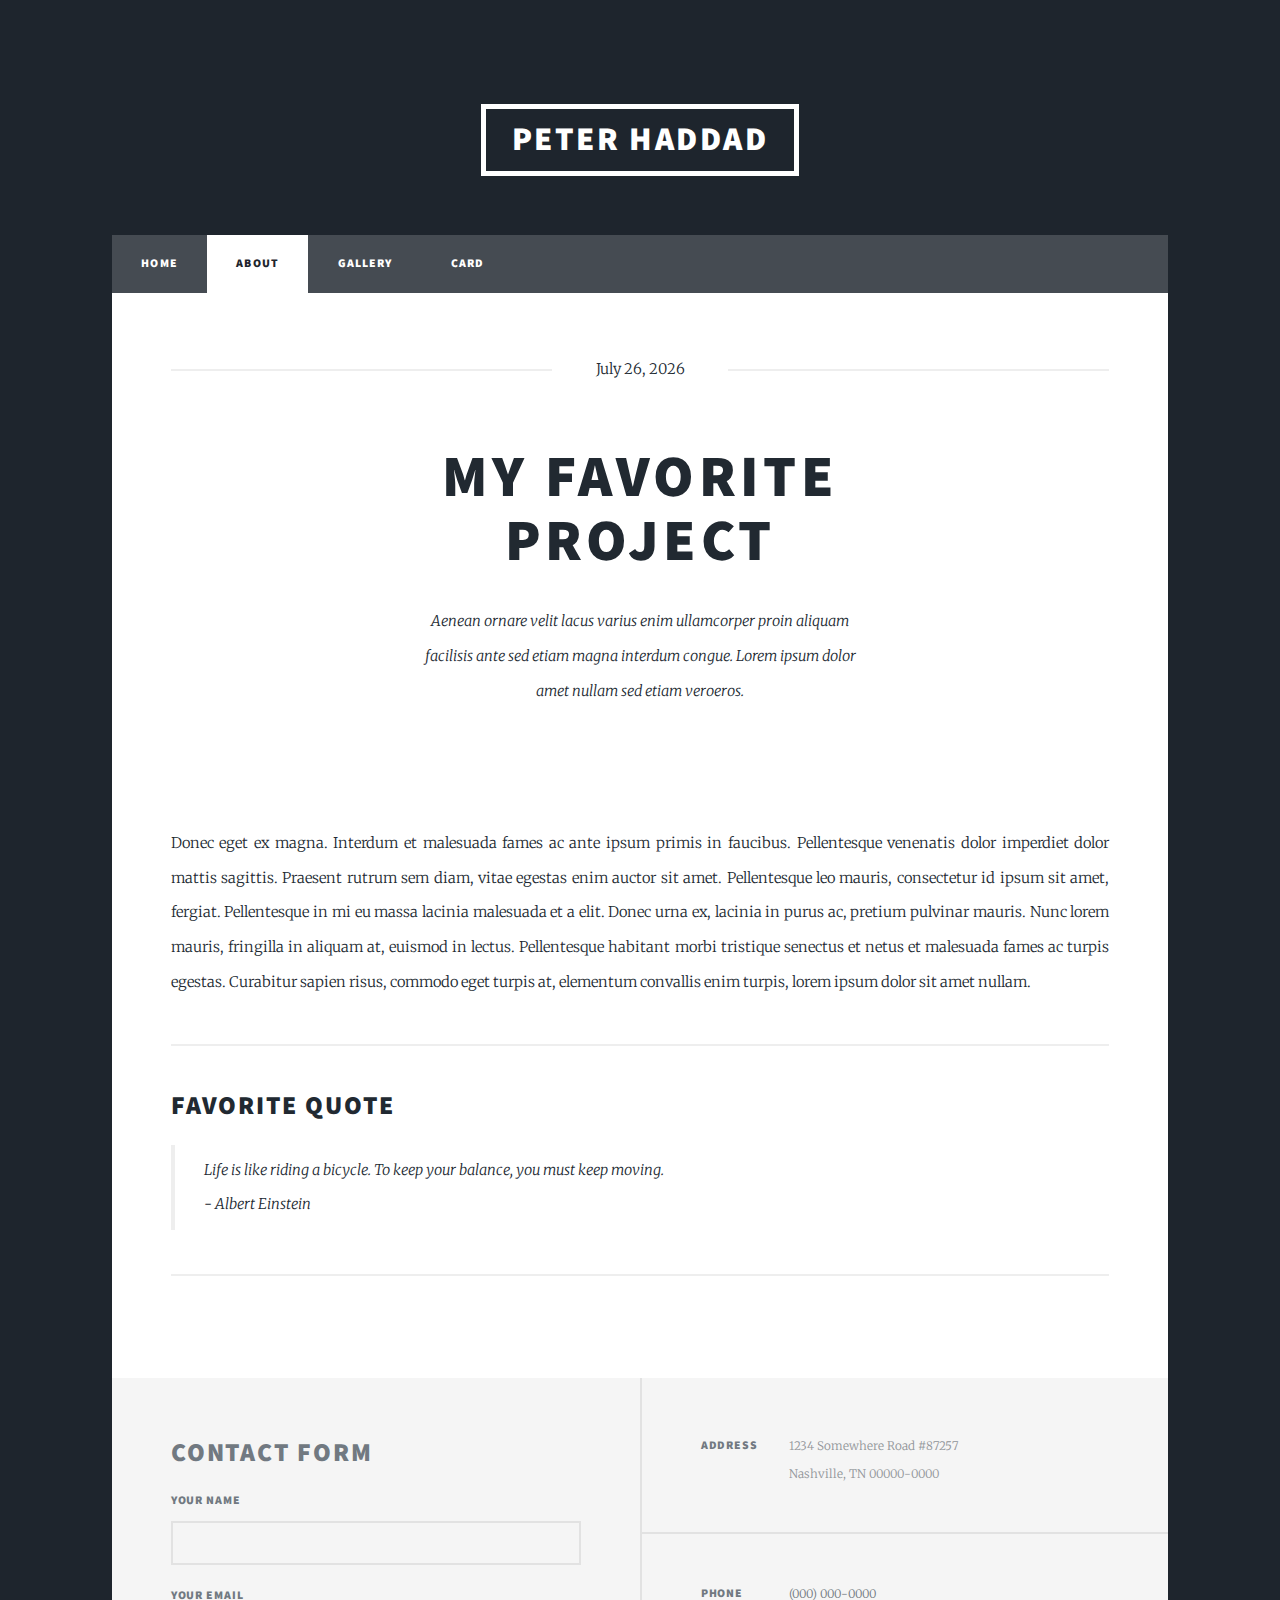
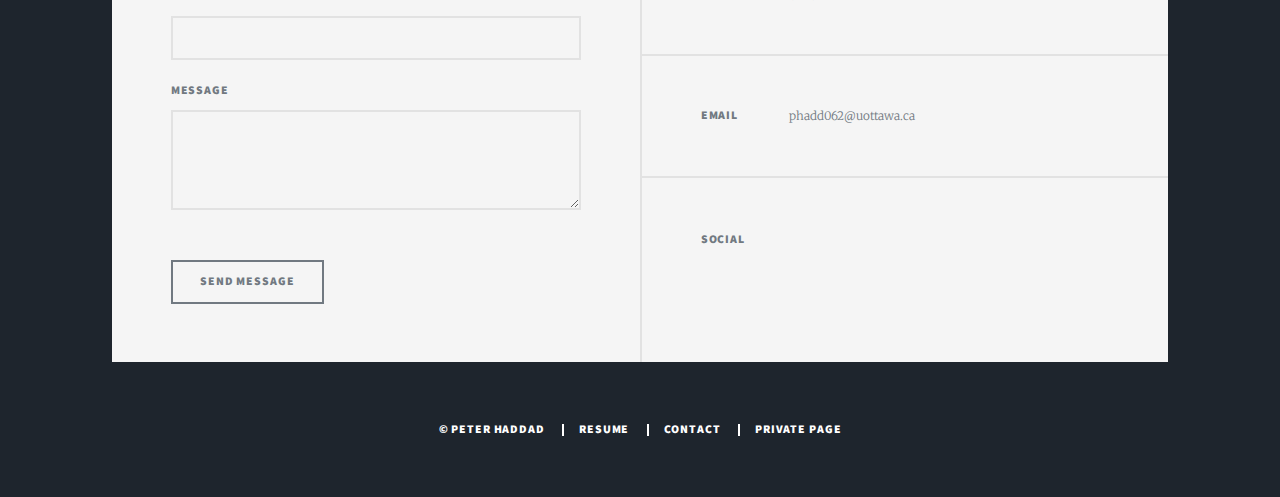
==== about.html @ cc0efbd5 "update" ====
<!DOCTYPE HTML>
<html>
	<head>
		<title>Peter Haddad</title>
		<meta charset="utf-8" />
		<meta name="viewport" content="width=device-width, initial-scale=1, user-scalable=no" />
		<link rel="stylesheet" href="assets/css/main.css" />
		<noscript><link rel="stylesheet" href="assets/css/noscript.css" /></noscript>
		<link rel = "shortcut icon" href = "images/favicon.ico" type="image/x-icon"/>
	</head>

	
	<body class="is-loading">

		<!-- Wrapper -->
			<div id="wrapper">

				<!-- Header -->
					<header id="header">
						<a href="index.html" class="logo">Peter Haddad</a>
					</header>

				<!-- Nav -->
					<nav id="nav">
						<ul class="links">
							<li><a href="index.html">Home</a></li>
							<li class="active"><a href="about.html">About</a></li>
							<li><a href="gallery.html">Gallery</a></li>
							<li><a href="card.html">Card</a></li>
						</ul>
						<ul class="icons">
							<li><a href="https://www.facebook.com/peterhaddad1998/" target="_blank" class="icon fa-facebook"><span class="label">Twitter</span></a></li>
							<li><a href="https://www.instagram.com/peterhaddad98/" target="_blank" class="icon fa-instagram"><span class="label">Instagram</span></a></li>
							<li><a href="mailto:phadd062@uottawa.ca" class="icon fa-envelope-o"><span class="label">Email</span></a></li>
						</ul>
					</nav>

				<!-- Main -->
					<div id="main">

						<!-- Post -->
							<section class="post">
								<header class="major">
									<span class="date">
									<script>
										/*Date.prototype.getMonthName = function()
										{
    										var monthNames = [ "January", "February", "March", "April", "May", "June", 
    										                   "July", "August", "September", "October", "November", "December" ];
    										return monthNames[this.getMonth()];
										}
										*/
										Date.prototype.getFormatDate = function()
										{
    										var monthNames = [ "January", "February", "March", "April", "May", "June", 
    										                   "July", "August", "September", "October", "November", "December" ];
    										return monthNames[this.getMonth()] + ' ' + this.getDate() + ', ' + this.getFullYear();
										}

										//document.write(new Date().getMonthName());
										document.write(new Date().getFormatDate());
									</script>
									</span>
									<h2><a>My Favorite<br />
									Project</a></h2>
									<p>Aenean ornare velit lacus varius enim ullamcorper proin aliquam<br />
									facilisis ante sed etiam magna interdum congue. Lorem ipsum dolor<br />
									amet nullam sed etiam veroeros.</p>
								</header>
								<div class="image main"><img src="images/pic01.jpg" alt="" /></div>
								<p>Donec eget ex magna. Interdum et malesuada fames ac ante ipsum primis in faucibus. Pellentesque venenatis dolor imperdiet dolor mattis sagittis. Praesent rutrum sem diam, vitae egestas enim auctor sit amet. Pellentesque leo mauris, consectetur id ipsum sit amet, fergiat. Pellentesque in mi eu massa lacinia malesuada et a elit. Donec urna ex, lacinia in purus ac, pretium pulvinar mauris. Nunc lorem mauris, fringilla in aliquam at, euismod in lectus. Pellentesque habitant morbi tristique senectus et netus et malesuada fames ac turpis egestas. Curabitur sapien risus, commodo eget turpis at, elementum convallis enim turpis, lorem ipsum dolor sit amet nullam.</p>

									<hr />
										<!-- Blockquote -->
										<h2>Favorite Quote</h2>
										<blockquote>Life is like riding a bicycle. To keep your balance, you must keep moving.<br />
										- Albert Einstein</blockquote>
									<hr />
							</section>
					</div>


		<!-- Footer -->
		<footer id="footer">
			<section>

				<h2><a>Contact Form</a></h2>

				<form id="contact_form" role="form" action="https://formspree.io/peterhaddad98@gmail.com" method="post">
					  <input type="hidden" name="_next" value="https://peterhaddad98.github.io/peter/contact/success.html">
					  <input type="text" name="_format" value="plain" style="display:none">
					  <div class="field">
					    <label for="name" class="required">Your Name</label>
					    <input type="text" class="form-control" id="name" name="name" required="required">
					  </div>
					  <div class="field">
					    <label for="email" class="required">Your Email</label>
					    <input type="email" class="form-control" id="email" name="email" required="required">
					  </div>
					  <div class="field">
					    <label for="message" class="required">Message</label>
					    <textarea class="form-control" id="message" style="height: 100px;" name="message" required="required"></textarea>
					  </div>
					  <div class="field" style="height: 0; overflow: hidden;">
					    <label for="antispam">Please leave this field blank (if it's not blank your message will be marked as spam!):</label>
					    <input type="text" class="form-control" id="antispam" name="_gotcha">
					  </div>
						<ul class="actions">
							<li><button type="submit" id="submit" class="btn btn-default" disabled="disabled">Send Message</button></li>
						</ul>
				</form>

				<script>
				    var submitButton = document.getElementById("submit");
				    document.addEventListener("DOMContentLoaded", function() {
				        $(submit).prop("disabled", false);
				        $("#contact_form").submit(function() {
				            $(submit).prop("disabled", true);
				            $(submit).text("Sending...");
				        });
				    });
				    window.addEventListener("pageshow", function() {
				        submit.disabled = false;
				        submit.textContent = "Send Message";
				    });
				</script>


				</section>
				<section class="split contact">
					<section class="alt">
						<h3>Address</h3>
						<p>1234 Somewhere Road #87257<br />
						Nashville, TN 00000-0000</p>
					</section>
					<section>
						<h3>Phone</h3>
						<p><a href="#">(000) 000-0000</a></p>
					</section>
					<section>
						<h3>Email</h3>
						<p><a href="mailto:phadd062@uottawa.ca">phadd062@uottawa.ca</a></p>
					</section>
					<section>
						<h3>Social</h3>
						<ul class="icons alt">
							<li><a href="https://www.facebook.com/peterhaddad1998/" target="_blank" class="icon alt fa-facebook"><span class="label">Facebook</span></a></li>
							<li><a href="https://www.instagram.com/peterhaddad98/" target="_blank" class="icon alt fa-instagram"><span class="label">Instagram</span></a></li>
						</ul>
					</section>
				</section>
		</footer>

				<!-- Copyright -->
					<div id="copyright">
						<ul>
							<li>&copy; PETER HADDAD</li>
							<li><a href="private.html">RESUME</a></li>
							<li><a href="mailto:phadd062@uottawa.ca">CONTACT</a></li>
							<li><a href="private.html">PRIVATE PAGE</a></li>
						</ul>
					</div>

			</div>

		<!-- Scripts -->
			<script src="assets/js/jquery.min.js"></script>
			<script src="assets/js/jquery.scrollex.min.js"></script>
			<script src="assets/js/jquery.scrolly.min.js"></script>
			<script src="assets/js/skel.min.js"></script>
			<script src="assets/js/util.js"></script>
			<script src="assets/js/main.js"></script>

	</body>
</html>
---- assets/css/main.css ----
@import url(font-awesome.min.css);
@import url("https://fonts.googleapis.com/css?family=Merriweather:300,700,300italic,700italic|Source+Sans+Pro:900");

/*
=======================================================
COPYRIGHT NOTICE
=======================================================
The website design is based on MASSIVELY designed by
AJ of www.html5up.net, which has been
released under the Creative Commons 3.0 license.
=======================================================
I modified the design substantially to my own purposes.
=======================================================
*/


/* Reset */

	html, body, div, span, applet, object, iframe, h1, h2, h3, h4, h5, h6, p, blockquote, pre, a, abbr, acronym, address, big, cite, code, del, dfn, em, img, ins, kbd, q, s, samp, small, strike, strong, sub, sup, tt, var, b, u, i, center, dl, dt, dd, ol, ul, li, fieldset, form, label, legend, table, caption, tbody, tfoot, thead, tr, th, td, article, aside, canvas, details, embed, figure, figcaption, footer, header, hgroup, menu, nav, output, ruby, section, summary, time, mark, audio, video {
		margin: 0;
		padding: 0;
		border: 0;
		font-size: 100%;
		font: inherit;
		vertical-align: baseline;
	}

	article, aside, details, figcaption, figure, footer, header, hgroup, menu, nav, section {
		display: block;
	}

	body {
		line-height: 1;
	}

	ol, ul {
		list-style: none;
	}

	blockquote, q {
		quotes: none;
	}

	blockquote:before, blockquote:after, q:before, q:after {
		content: '';
		content: none;
	}

	table {
		border-collapse: collapse;
		border-spacing: 0;
	}

	body {
		-webkit-text-size-adjust: none;
	}

/* Box Model */

	*, *:before, *:after {
		-moz-box-sizing: border-box;
		-webkit-box-sizing: border-box;
		box-sizing: border-box;
	}

/* Grid */

	.row {
		border-bottom: solid 1px transparent;
		-moz-box-sizing: border-box;
		-webkit-box-sizing: border-box;
		box-sizing: border-box;
	}

	.row > * {
		float: left;
		-moz-box-sizing: border-box;
		-webkit-box-sizing: border-box;
		box-sizing: border-box;
	}

	.row:after, .row:before {
		content: '';
		display: block;
		clear: both;
		height: 0;
	}

	.row.uniform > * > :first-child {
		margin-top: 0;
	}

	.row.uniform > * > :last-child {
		margin-bottom: 0;
	}

	.row.\30 \25 > * {
		padding: 0 0 0 0rem;
	}

	.row.\30 \25 {
		margin: 0 0 -1px 0rem;
	}

	.row.uniform.\30 \25 > * {
		padding: 0rem 0 0 0rem;
	}

	.row.uniform.\30 \25 {
		margin: 0rem 0 -1px 0rem;
	}

	.row > * {
		padding: 0 0 0 1.5rem;
	}

	.row {
		margin: 0 0 -1px -1.5rem;
	}

	.row.uniform > * {
		padding: 1.5rem 0 0 1.5rem;
	}

	.row.uniform {
		margin: -1.5rem 0 -1px -1.5rem;
	}

	.row.\32 00\25 > * {
		padding: 0 0 0 3rem;
	}

	.row.\32 00\25 {
		margin: 0 0 -1px -3rem;
	}

	.row.uniform.\32 00\25 > * {
		padding: 3rem 0 0 3rem;
	}

	.row.uniform.\32 00\25 {
		margin: -3rem 0 -1px -3rem;
	}

	.row.\31 50\25 > * {
		padding: 0 0 0 2.25rem;
	}

	.row.\31 50\25 {
		margin: 0 0 -1px -2.25rem;
	}

	.row.uniform.\31 50\25 > * {
		padding: 2.25rem 0 0 2.25rem;
	}

	.row.uniform.\31 50\25 {
		margin: -2.25rem 0 -1px -2.25rem;
	}

	.row.\35 0\25 > * {
		padding: 0 0 0 0.75rem;
	}

	.row.\35 0\25 {
		margin: 0 0 -1px -0.75rem;
	}

	.row.uniform.\35 0\25 > * {
		padding: 0.75rem 0 0 0.75rem;
	}

	.row.uniform.\35 0\25 {
		margin: -0.75rem 0 -1px -0.75rem;
	}

	.row.\32 5\25 > * {
		padding: 0 0 0 0.375rem;
	}

	.row.\32 5\25 {
		margin: 0 0 -1px -0.375rem;
	}

	.row.uniform.\32 5\25 > * {
		padding: 0.375rem 0 0 0.375rem;
	}

	.row.uniform.\32 5\25 {
		margin: -0.375rem 0 -1px -0.375rem;
	}

	.\31 2u, .\31 2u\24 {
		width: 100%;
		clear: none;
		margin-left: 0;
	}

	.\31 1u, .\31 1u\24 {
		width: 91.6666666667%;
		clear: none;
		margin-left: 0;
	}

	.\31 0u, .\31 0u\24 {
		width: 83.3333333333%;
		clear: none;
		margin-left: 0;
	}

	.\39 u, .\39 u\24 {
		width: 75%;
		clear: none;
		margin-left: 0;
	}

	.\38 u, .\38 u\24 {
		width: 66.6666666667%;
		clear: none;
		margin-left: 0;
	}

	.\37 u, .\37 u\24 {
		width: 58.3333333333%;
		clear: none;
		margin-left: 0;
	}

	.\36 u, .\36 u\24 {
		width: 50%;
		clear: none;
		margin-left: 0;
	}

	.\35 u, .\35 u\24 {
		width: 41.6666666667%;
		clear: none;
		margin-left: 0;
	}

	.\34 u, .\34 u\24 {
		width: 33.3333333333%;
		clear: none;
		margin-left: 0;
	}

	.\33 u, .\33 u\24 {
		width: 25%;
		clear: none;
		margin-left: 0;
	}

	.\32 u, .\32 u\24 {
		width: 16.6666666667%;
		clear: none;
		margin-left: 0;
	}

	.\31 u, .\31 u\24 {
		width: 8.3333333333%;
		clear: none;
		margin-left: 0;
	}

	.\31 2u\24 + *,
	.\31 1u\24 + *,
	.\31 0u\24 + *,
	.\39 u\24 + *,
	.\38 u\24 + *,
	.\37 u\24 + *,
	.\36 u\24 + *,
	.\35 u\24 + *,
	.\34 u\24 + *,
	.\33 u\24 + *,
	.\32 u\24 + *,
	.\31 u\24 + * {
		clear: left;
	}

	.\-11u {
		margin-left: 91.66667%;
	}

	.\-10u {
		margin-left: 83.33333%;
	}

	.\-9u {
		margin-left: 75%;
	}

	.\-8u {
		margin-left: 66.66667%;
	}

	.\-7u {
		margin-left: 58.33333%;
	}

	.\-6u {
		margin-left: 50%;
	}

	.\-5u {
		margin-left: 41.66667%;
	}

	.\-4u {
		margin-left: 33.33333%;
	}

	.\-3u {
		margin-left: 25%;
	}

	.\-2u {
		margin-left: 16.66667%;
	}

	.\-1u {
		margin-left: 8.33333%;
	}

	@media screen and (max-width: 1680px) {

		.row > * {
			padding: 0 0 0 1.5rem;
		}

		.row {
			margin: 0 0 -1px -1.5rem;
		}

		.row.uniform > * {
			padding: 1.5rem 0 0 1.5rem;
		}

		.row.uniform {
			margin: -1.5rem 0 -1px -1.5rem;
		}

		.row.\32 00\25 > * {
			padding: 0 0 0 3rem;
		}

		.row.\32 00\25 {
			margin: 0 0 -1px -3rem;
		}

		.row.uniform.\32 00\25 > * {
			padding: 3rem 0 0 3rem;
		}

		.row.uniform.\32 00\25 {
			margin: -3rem 0 -1px -3rem;
		}

		.row.\31 50\25 > * {
			padding: 0 0 0 2.25rem;
		}

		.row.\31 50\25 {
			margin: 0 0 -1px -2.25rem;
		}

		.row.uniform.\31 50\25 > * {
			padding: 2.25rem 0 0 2.25rem;
		}

		.row.uniform.\31 50\25 {
			margin: -2.25rem 0 -1px -2.25rem;
		}

		.row.\35 0\25 > * {
			padding: 0 0 0 0.75rem;
		}

		.row.\35 0\25 {
			margin: 0 0 -1px -0.75rem;
		}

		.row.uniform.\35 0\25 > * {
			padding: 0.75rem 0 0 0.75rem;
		}

		.row.uniform.\35 0\25 {
			margin: -0.75rem 0 -1px -0.75rem;
		}

		.row.\32 5\25 > * {
			padding: 0 0 0 0.375rem;
		}

		.row.\32 5\25 {
			margin: 0 0 -1px -0.375rem;
		}

		.row.uniform.\32 5\25 > * {
			padding: 0.375rem 0 0 0.375rem;
		}

		.row.uniform.\32 5\25 {
			margin: -0.375rem 0 -1px -0.375rem;
		}

		.\31 2u\28xlarge\29, .\31 2u\24\28xlarge\29 {
			width: 100%;
			clear: none;
			margin-left: 0;
		}

		.\31 1u\28xlarge\29, .\31 1u\24\28xlarge\29 {
			width: 91.6666666667%;
			clear: none;
			margin-left: 0;
		}

		.\31 0u\28xlarge\29, .\31 0u\24\28xlarge\29 {
			width: 83.3333333333%;
			clear: none;
			margin-left: 0;
		}

		.\39 u\28xlarge\29, .\39 u\24\28xlarge\29 {
			width: 75%;
			clear: none;
			margin-left: 0;
		}

		.\38 u\28xlarge\29, .\38 u\24\28xlarge\29 {
			width: 66.6666666667%;
			clear: none;
			margin-left: 0;
		}

		.\37 u\28xlarge\29, .\37 u\24\28xlarge\29 {
			width: 58.3333333333%;
			clear: none;
			margin-left: 0;
		}

		.\36 u\28xlarge\29, .\36 u\24\28xlarge\29 {
			width: 50%;
			clear: none;
			margin-left: 0;
		}

		.\35 u\28xlarge\29, .\35 u\24\28xlarge\29 {
			width: 41.6666666667%;
			clear: none;
			margin-left: 0;
		}

		.\34 u\28xlarge\29, .\34 u\24\28xlarge\29 {
			width: 33.3333333333%;
			clear: none;
			margin-left: 0;
		}

		.\33 u\28xlarge\29, .\33 u\24\28xlarge\29 {
			width: 25%;
			clear: none;
			margin-left: 0;
		}

		.\32 u\28xlarge\29, .\32 u\24\28xlarge\29 {
			width: 16.6666666667%;
			clear: none;
			margin-left: 0;
		}

		.\31 u\28xlarge\29, .\31 u\24\28xlarge\29 {
			width: 8.3333333333%;
			clear: none;
			margin-left: 0;
		}

		.\31 2u\24\28xlarge\29 + *,
		.\31 1u\24\28xlarge\29 + *,
		.\31 0u\24\28xlarge\29 + *,
		.\39 u\24\28xlarge\29 + *,
		.\38 u\24\28xlarge\29 + *,
		.\37 u\24\28xlarge\29 + *,
		.\36 u\24\28xlarge\29 + *,
		.\35 u\24\28xlarge\29 + *,
		.\34 u\24\28xlarge\29 + *,
		.\33 u\24\28xlarge\29 + *,
		.\32 u\24\28xlarge\29 + *,
		.\31 u\24\28xlarge\29 + * {
			clear: left;
		}

		.\-11u\28xlarge\29 {
			margin-left: 91.66667%;
		}

		.\-10u\28xlarge\29 {
			margin-left: 83.33333%;
		}

		.\-9u\28xlarge\29 {
			margin-left: 75%;
		}

		.\-8u\28xlarge\29 {
			margin-left: 66.66667%;
		}

		.\-7u\28xlarge\29 {
			margin-left: 58.33333%;
		}

		.\-6u\28xlarge\29 {
			margin-left: 50%;
		}

		.\-5u\28xlarge\29 {
			margin-left: 41.66667%;
		}

		.\-4u\28xlarge\29 {
			margin-left: 33.33333%;
		}

		.\-3u\28xlarge\29 {
			margin-left: 25%;
		}

		.\-2u\28xlarge\29 {
			margin-left: 16.66667%;
		}

		.\-1u\28xlarge\29 {
			margin-left: 8.33333%;
		}

	}

	@media screen and (max-width: 1280px) {

		.row > * {
			padding: 0 0 0 1.5rem;
		}

		.row {
			margin: 0 0 -1px -1.5rem;
		}

		.row.uniform > * {
			padding: 1.5rem 0 0 1.5rem;
		}

		.row.uniform {
			margin: -1.5rem 0 -1px -1.5rem;
		}

		.row.\32 00\25 > * {
			padding: 0 0 0 3rem;
		}

		.row.\32 00\25 {
			margin: 0 0 -1px -3rem;
		}

		.row.uniform.\32 00\25 > * {
			padding: 3rem 0 0 3rem;
		}

		.row.uniform.\32 00\25 {
			margin: -3rem 0 -1px -3rem;
		}

		.row.\31 50\25 > * {
			padding: 0 0 0 2.25rem;
		}

		.row.\31 50\25 {
			margin: 0 0 -1px -2.25rem;
		}

		.row.uniform.\31 50\25 > * {
			padding: 2.25rem 0 0 2.25rem;
		}

		.row.uniform.\31 50\25 {
			margin: -2.25rem 0 -1px -2.25rem;
		}

		.row.\35 0\25 > * {
			padding: 0 0 0 0.75rem;
		}

		.row.\35 0\25 {
			margin: 0 0 -1px -0.75rem;
		}

		.row.uniform.\35 0\25 > * {
			padding: 0.75rem 0 0 0.75rem;
		}

		.row.uniform.\35 0\25 {
			margin: -0.75rem 0 -1px -0.75rem;
		}

		.row.\32 5\25 > * {
			padding: 0 0 0 0.375rem;
		}

		.row.\32 5\25 {
			margin: 0 0 -1px -0.375rem;
		}

		.row.uniform.\32 5\25 > * {
			padding: 0.375rem 0 0 0.375rem;
		}

		.row.uniform.\32 5\25 {
			margin: -0.375rem 0 -1px -0.375rem;
		}

		.\31 2u\28large\29, .\31 2u\24\28large\29 {
			width: 100%;
			clear: none;
			margin-left: 0;
		}

		.\31 1u\28large\29, .\31 1u\24\28large\29 {
			width: 91.6666666667%;
			clear: none;
			margin-left: 0;
		}

		.\31 0u\28large\29, .\31 0u\24\28large\29 {
			width: 83.3333333333%;
			clear: none;
			margin-left: 0;
		}

		.\39 u\28large\29, .\39 u\24\28large\29 {
			width: 75%;
			clear: none;
			margin-left: 0;
		}

		.\38 u\28large\29, .\38 u\24\28large\29 {
			width: 66.6666666667%;
			clear: none;
			margin-left: 0;
		}

		.\37 u\28large\29, .\37 u\24\28large\29 {
			width: 58.3333333333%;
			clear: none;
			margin-left: 0;
		}

		.\36 u\28large\29, .\36 u\24\28large\29 {
			width: 50%;
			clear: none;
			margin-left: 0;
		}

		.\35 u\28large\29, .\35 u\24\28large\29 {
			width: 41.6666666667%;
			clear: none;
			margin-left: 0;
		}

		.\34 u\28large\29, .\34 u\24\28large\29 {
			width: 33.3333333333%;
			clear: none;
			margin-left: 0;
		}

		.\33 u\28large\29, .\33 u\24\28large\29 {
			width: 25%;
			clear: none;
			margin-left: 0;
		}

		.\32 u\28large\29, .\32 u\24\28large\29 {
			width: 16.6666666667%;
			clear: none;
			margin-left: 0;
		}

		.\31 u\28large\29, .\31 u\24\28large\29 {
			width: 8.3333333333%;
			clear: none;
			margin-left: 0;
		}

		.\31 2u\24\28large\29 + *,
		.\31 1u\24\28large\29 + *,
		.\31 0u\24\28large\29 + *,
		.\39 u\24\28large\29 + *,
		.\38 u\24\28large\29 + *,
		.\37 u\24\28large\29 + *,
		.\36 u\24\28large\29 + *,
		.\35 u\24\28large\29 + *,
		.\34 u\24\28large\29 + *,
		.\33 u\24\28large\29 + *,
		.\32 u\24\28large\29 + *,
		.\31 u\24\28large\29 + * {
			clear: left;
		}

		.\-11u\28large\29 {
			margin-left: 91.66667%;
		}

		.\-10u\28large\29 {
			margin-left: 83.33333%;
		}

		.\-9u\28large\29 {
			margin-left: 75%;
		}

		.\-8u\28large\29 {
			margin-left: 66.66667%;
		}

		.\-7u\28large\29 {
			margin-left: 58.33333%;
		}

		.\-6u\28large\29 {
			margin-left: 50%;
		}

		.\-5u\28large\29 {
			margin-left: 41.66667%;
		}

		.\-4u\28large\29 {
			margin-left: 33.33333%;
		}

		.\-3u\28large\29 {
			margin-left: 25%;
		}

		.\-2u\28large\29 {
			margin-left: 16.66667%;
		}

		.\-1u\28large\29 {
			margin-left: 8.33333%;
		}

	}

	@media screen and (max-width: 980px) {

		.row > * {
			padding: 0 0 0 1.5rem;
		}

		.row {
			margin: 0 0 -1px -1.5rem;
		}

		.row.uniform > * {
			padding: 1.5rem 0 0 1.5rem;
		}

		.row.uniform {
			margin: -1.5rem 0 -1px -1.5rem;
		}

		.row.\32 00\25 > * {
			padding: 0 0 0 3rem;
		}

		.row.\32 00\25 {
			margin: 0 0 -1px -3rem;
		}

		.row.uniform.\32 00\25 > * {
			padding: 3rem 0 0 3rem;
		}

		.row.uniform.\32 00\25 {
			margin: -3rem 0 -1px -3rem;
		}

		.row.\31 50\25 > * {
			padding: 0 0 0 2.25rem;
		}

		.row.\31 50\25 {
			margin: 0 0 -1px -2.25rem;
		}

		.row.uniform.\31 50\25 > * {
			padding: 2.25rem 0 0 2.25rem;
		}

		.row.uniform.\31 50\25 {
			margin: -2.25rem 0 -1px -2.25rem;
		}

		.row.\35 0\25 > * {
			padding: 0 0 0 0.75rem;
		}

		.row.\35 0\25 {
			margin: 0 0 -1px -0.75rem;
		}

		.row.uniform.\35 0\25 > * {
			padding: 0.75rem 0 0 0.75rem;
		}

		.row.uniform.\35 0\25 {
			margin: -0.75rem 0 -1px -0.75rem;
		}

		.row.\32 5\25 > * {
			padding: 0 0 0 0.375rem;
		}

		.row.\32 5\25 {
			margin: 0 0 -1px -0.375rem;
		}

		.row.uniform.\32 5\25 > * {
			padding: 0.375rem 0 0 0.375rem;
		}

		.row.uniform.\32 5\25 {
			margin: -0.375rem 0 -1px -0.375rem;
		}

		.\31 2u\28medium\29, .\31 2u\24\28medium\29 {
			width: 100%;
			clear: none;
			margin-left: 0;
		}

		.\31 1u\28medium\29, .\31 1u\24\28medium\29 {
			width: 91.6666666667%;
			clear: none;
			margin-left: 0;
		}

		.\31 0u\28medium\29, .\31 0u\24\28medium\29 {
			width: 83.3333333333%;
			clear: none;
			margin-left: 0;
		}

		.\39 u\28medium\29, .\39 u\24\28medium\29 {
			width: 75%;
			clear: none;
			margin-left: 0;
		}

		.\38 u\28medium\29, .\38 u\24\28medium\29 {
			width: 66.6666666667%;
			clear: none;
			margin-left: 0;
		}

		.\37 u\28medium\29, .\37 u\24\28medium\29 {
			width: 58.3333333333%;
			clear: none;
			margin-left: 0;
		}

		.\36 u\28medium\29, .\36 u\24\28medium\29 {
			width: 50%;
			clear: none;
			margin-left: 0;
		}

		.\35 u\28medium\29, .\35 u\24\28medium\29 {
			width: 41.6666666667%;
			clear: none;
			margin-left: 0;
		}

		.\34 u\28medium\29, .\34 u\24\28medium\29 {
			width: 33.3333333333%;
			clear: none;
			margin-left: 0;
		}

		.\33 u\28medium\29, .\33 u\24\28medium\29 {
			width: 25%;
			clear: none;
			margin-left: 0;
		}

		.\32 u\28medium\29, .\32 u\24\28medium\29 {
			width: 16.6666666667%;
			clear: none;
			margin-left: 0;
		}

		.\31 u\28medium\29, .\31 u\24\28medium\29 {
			width: 8.3333333333%;
			clear: none;
			margin-left: 0;
		}

		.\31 2u\24\28medium\29 + *,
		.\31 1u\24\28medium\29 + *,
		.\31 0u\24\28medium\29 + *,
		.\39 u\24\28medium\29 + *,
		.\38 u\24\28medium\29 + *,
		.\37 u\24\28medium\29 + *,
		.\36 u\24\28medium\29 + *,
		.\35 u\24\28medium\29 + *,
		.\34 u\24\28medium\29 + *,
		.\33 u\24\28medium\29 + *,
		.\32 u\24\28medium\29 + *,
		.\31 u\24\28medium\29 + * {
			clear: left;
		}

		.\-11u\28medium\29 {
			margin-left: 91.66667%;
		}

		.\-10u\28medium\29 {
			margin-left: 83.33333%;
		}

		.\-9u\28medium\29 {
			margin-left: 75%;
		}

		.\-8u\28medium\29 {
			margin-left: 66.66667%;
		}

		.\-7u\28medium\29 {
			margin-left: 58.33333%;
		}

		.\-6u\28medium\29 {
			margin-left: 50%;
		}

		.\-5u\28medium\29 {
			margin-left: 41.66667%;
		}

		.\-4u\28medium\29 {
			margin-left: 33.33333%;
		}

		.\-3u\28medium\29 {
			margin-left: 25%;
		}

		.\-2u\28medium\29 {
			margin-left: 16.66667%;
		}

		.\-1u\28medium\29 {
			margin-left: 8.33333%;
		}

	}

	@media screen and (max-width: 736px) {

		.row > * {
			padding: 0 0 0 1.5rem;
		}

		.row {
			margin: 0 0 -1px -1.5rem;
		}

		.row.uniform > * {
			padding: 1.5rem 0 0 1.5rem;
		}

		.row.uniform {
			margin: -1.5rem 0 -1px -1.5rem;
		}

		.row.\32 00\25 > * {
			padding: 0 0 0 3rem;
		}

		.row.\32 00\25 {
			margin: 0 0 -1px -3rem;
		}

		.row.uniform.\32 00\25 > * {
			padding: 3rem 0 0 3rem;
		}

		.row.uniform.\32 00\25 {
			margin: -3rem 0 -1px -3rem;
		}

		.row.\31 50\25 > * {
			padding: 0 0 0 2.25rem;
		}

		.row.\31 50\25 {
			margin: 0 0 -1px -2.25rem;
		}

		.row.uniform.\31 50\25 > * {
			padding: 2.25rem 0 0 2.25rem;
		}

		.row.uniform.\31 50\25 {
			margin: -2.25rem 0 -1px -2.25rem;
		}

		.row.\35 0\25 > * {
			padding: 0 0 0 0.75rem;
		}

		.row.\35 0\25 {
			margin: 0 0 -1px -0.75rem;
		}

		.row.uniform.\35 0\25 > * {
			padding: 0.75rem 0 0 0.75rem;
		}

		.row.uniform.\35 0\25 {
			margin: -0.75rem 0 -1px -0.75rem;
		}

		.row.\32 5\25 > * {
			padding: 0 0 0 0.375rem;
		}

		.row.\32 5\25 {
			margin: 0 0 -1px -0.375rem;
		}

		.row.uniform.\32 5\25 > * {
			padding: 0.375rem 0 0 0.375rem;
		}

		.row.uniform.\32 5\25 {
			margin: -0.375rem 0 -1px -0.375rem;
		}

		.\31 2u\28small\29, .\31 2u\24\28small\29 {
			width: 100%;
			clear: none;
			margin-left: 0;
		}

		.\31 1u\28small\29, .\31 1u\24\28small\29 {
			width: 91.6666666667%;
			clear: none;
			margin-left: 0;
		}

		.\31 0u\28small\29, .\31 0u\24\28small\29 {
			width: 83.3333333333%;
			clear: none;
			margin-left: 0;
		}

		.\39 u\28small\29, .\39 u\24\28small\29 {
			width: 75%;
			clear: none;
			margin-left: 0;
		}

		.\38 u\28small\29, .\38 u\24\28small\29 {
			width: 66.6666666667%;
			clear: none;
			margin-left: 0;
		}

		.\37 u\28small\29, .\37 u\24\28small\29 {
			width: 58.3333333333%;
			clear: none;
			margin-left: 0;
		}

		.\36 u\28small\29, .\36 u\24\28small\29 {
			width: 50%;
			clear: none;
			margin-left: 0;
		}

		.\35 u\28small\29, .\35 u\24\28small\29 {
			width: 41.6666666667%;
			clear: none;
			margin-left: 0;
		}

		.\34 u\28small\29, .\34 u\24\28small\29 {
			width: 33.3333333333%;
			clear: none;
			margin-left: 0;
		}

		.\33 u\28small\29, .\33 u\24\28small\29 {
			width: 25%;
			clear: none;
			margin-left: 0;
		}

		.\32 u\28small\29, .\32 u\24\28small\29 {
			width: 16.6666666667%;
			clear: none;
			margin-left: 0;
		}

		.\31 u\28small\29, .\31 u\24\28small\29 {
			width: 8.3333333333%;
			clear: none;
			margin-left: 0;
		}

		.\31 2u\24\28small\29 + *,
		.\31 1u\24\28small\29 + *,
		.\31 0u\24\28small\29 + *,
		.\39 u\24\28small\29 + *,
		.\38 u\24\28small\29 + *,
		.\37 u\24\28small\29 + *,
		.\36 u\24\28small\29 + *,
		.\35 u\24\28small\29 + *,
		.\34 u\24\28small\29 + *,
		.\33 u\24\28small\29 + *,
		.\32 u\24\28small\29 + *,
		.\31 u\24\28small\29 + * {
			clear: left;
		}

		.\-11u\28small\29 {
			margin-left: 91.66667%;
		}

		.\-10u\28small\29 {
			margin-left: 83.33333%;
		}

		.\-9u\28small\29 {
			margin-left: 75%;
		}

		.\-8u\28small\29 {
			margin-left: 66.66667%;
		}

		.\-7u\28small\29 {
			margin-left: 58.33333%;
		}

		.\-6u\28small\29 {
			margin-left: 50%;
		}

		.\-5u\28small\29 {
			margin-left: 41.66667%;
		}

		.\-4u\28small\29 {
			margin-left: 33.33333%;
		}

		.\-3u\28small\29 {
			margin-left: 25%;
		}

		.\-2u\28small\29 {
			margin-left: 16.66667%;
		}

		.\-1u\28small\29 {
			margin-left: 8.33333%;
		}

	}

	@media screen and (max-width: 480px) {

		.row > * {
			padding: 0 0 0 1.5rem;
		}

		.row {
			margin: 0 0 -1px -1.5rem;
		}

		.row.uniform > * {
			padding: 1.5rem 0 0 1.5rem;
		}

		.row.uniform {
			margin: -1.5rem 0 -1px -1.5rem;
		}

		.row.\32 00\25 > * {
			padding: 0 0 0 3rem;
		}

		.row.\32 00\25 {
			margin: 0 0 -1px -3rem;
		}

		.row.uniform.\32 00\25 > * {
			padding: 3rem 0 0 3rem;
		}

		.row.uniform.\32 00\25 {
			margin: -3rem 0 -1px -3rem;
		}

		.row.\31 50\25 > * {
			padding: 0 0 0 2.25rem;
		}

		.row.\31 50\25 {
			margin: 0 0 -1px -2.25rem;
		}

		.row.uniform.\31 50\25 > * {
			padding: 2.25rem 0 0 2.25rem;
		}

		.row.uniform.\31 50\25 {
			margin: -2.25rem 0 -1px -2.25rem;
		}

		.row.\35 0\25 > * {
			padding: 0 0 0 0.75rem;
		}

		.row.\35 0\25 {
			margin: 0 0 -1px -0.75rem;
		}

		.row.uniform.\35 0\25 > * {
			padding: 0.75rem 0 0 0.75rem;
		}

		.row.uniform.\35 0\25 {
			margin: -0.75rem 0 -1px -0.75rem;
		}

		.row.\32 5\25 > * {
			padding: 0 0 0 0.375rem;
		}

		.row.\32 5\25 {
			margin: 0 0 -1px -0.375rem;
		}

		.row.uniform.\32 5\25 > * {
			padding: 0.375rem 0 0 0.375rem;
		}

		.row.uniform.\32 5\25 {
			margin: -0.375rem 0 -1px -0.375rem;
		}

		.\31 2u\28xsmall\29, .\31 2u\24\28xsmall\29 {
			width: 100%;
			clear: none;
			margin-left: 0;
		}

		.\31 1u\28xsmall\29, .\31 1u\24\28xsmall\29 {
			width: 91.6666666667%;
			clear: none;
			margin-left: 0;
		}

		.\31 0u\28xsmall\29, .\31 0u\24\28xsmall\29 {
			width: 83.3333333333%;
			clear: none;
			margin-left: 0;
		}

		.\39 u\28xsmall\29, .\39 u\24\28xsmall\29 {
			width: 75%;
			clear: none;
			margin-left: 0;
		}

		.\38 u\28xsmall\29, .\38 u\24\28xsmall\29 {
			width: 66.6666666667%;
			clear: none;
			margin-left: 0;
		}

		.\37 u\28xsmall\29, .\37 u\24\28xsmall\29 {
			width: 58.3333333333%;
			clear: none;
			margin-left: 0;
		}

		.\36 u\28xsmall\29, .\36 u\24\28xsmall\29 {
			width: 50%;
			clear: none;
			margin-left: 0;
		}

		.\35 u\28xsmall\29, .\35 u\24\28xsmall\29 {
			width: 41.6666666667%;
			clear: none;
			margin-left: 0;
		}

		.\34 u\28xsmall\29, .\34 u\24\28xsmall\29 {
			width: 33.3333333333%;
			clear: none;
			margin-left: 0;
		}

		.\33 u\28xsmall\29, .\33 u\24\28xsmall\29 {
			width: 25%;
			clear: none;
			margin-left: 0;
		}

		.\32 u\28xsmall\29, .\32 u\24\28xsmall\29 {
			width: 16.6666666667%;
			clear: none;
			margin-left: 0;
		}

		.\31 u\28xsmall\29, .\31 u\24\28xsmall\29 {
			width: 8.3333333333%;
			clear: none;
			margin-left: 0;
		}

		.\31 2u\24\28xsmall\29 + *,
		.\31 1u\24\28xsmall\29 + *,
		.\31 0u\24\28xsmall\29 + *,
		.\39 u\24\28xsmall\29 + *,
		.\38 u\24\28xsmall\29 + *,
		.\37 u\24\28xsmall\29 + *,
		.\36 u\24\28xsmall\29 + *,
		.\35 u\24\28xsmall\29 + *,
		.\34 u\24\28xsmall\29 + *,
		.\33 u\24\28xsmall\29 + *,
		.\32 u\24\28xsmall\29 + *,
		.\31 u\24\28xsmall\29 + * {
			clear: left;
		}

		.\-11u\28xsmall\29 {
			margin-left: 91.66667%;
		}

		.\-10u\28xsmall\29 {
			margin-left: 83.33333%;
		}

		.\-9u\28xsmall\29 {
			margin-left: 75%;
		}

		.\-8u\28xsmall\29 {
			margin-left: 66.66667%;
		}

		.\-7u\28xsmall\29 {
			margin-left: 58.33333%;
		}

		.\-6u\28xsmall\29 {
			margin-left: 50%;
		}

		.\-5u\28xsmall\29 {
			margin-left: 41.66667%;
		}

		.\-4u\28xsmall\29 {
			margin-left: 33.33333%;
		}

		.\-3u\28xsmall\29 {
			margin-left: 25%;
		}

		.\-2u\28xsmall\29 {
			margin-left: 16.66667%;
		}

		.\-1u\28xsmall\29 {
			margin-left: 8.33333%;
		}

	}

	@media screen and (max-width: 360px) {

		.row > * {
			padding: 0 0 0 1.5rem;
		}

		.row {
			margin: 0 0 -1px -1.5rem;
		}

		.row.uniform > * {
			padding: 1.5rem 0 0 1.5rem;
		}

		.row.uniform {
			margin: -1.5rem 0 -1px -1.5rem;
		}

		.row.\32 00\25 > * {
			padding: 0 0 0 3rem;
		}

		.row.\32 00\25 {
			margin: 0 0 -1px -3rem;
		}

		.row.uniform.\32 00\25 > * {
			padding: 3rem 0 0 3rem;
		}

		.row.uniform.\32 00\25 {
			margin: -3rem 0 -1px -3rem;
		}

		.row.\31 50\25 > * {
			padding: 0 0 0 2.25rem;
		}

		.row.\31 50\25 {
			margin: 0 0 -1px -2.25rem;
		}

		.row.uniform.\31 50\25 > * {
			padding: 2.25rem 0 0 2.25rem;
		}

		.row.uniform.\31 50\25 {
			margin: -2.25rem 0 -1px -2.25rem;
		}

		.row.\35 0\25 > * {
			padding: 0 0 0 0.75rem;
		}

		.row.\35 0\25 {
			margin: 0 0 -1px -0.75rem;
		}

		.row.uniform.\35 0\25 > * {
			padding: 0.75rem 0 0 0.75rem;
		}

		.row.uniform.\35 0\25 {
			margin: -0.75rem 0 -1px -0.75rem;
		}

		.row.\32 5\25 > * {
			padding: 0 0 0 0.375rem;
		}

		.row.\32 5\25 {
			margin: 0 0 -1px -0.375rem;
		}

		.row.uniform.\32 5\25 > * {
			padding: 0.375rem 0 0 0.375rem;
		}

		.row.uniform.\32 5\25 {
			margin: -0.375rem 0 -1px -0.375rem;
		}

		.\31 2u\28xxsmall\29, .\31 2u\24\28xxsmall\29 {
			width: 100%;
			clear: none;
			margin-left: 0;
		}

		.\31 1u\28xxsmall\29, .\31 1u\24\28xxsmall\29 {
			width: 91.6666666667%;
			clear: none;
			margin-left: 0;
		}

		.\31 0u\28xxsmall\29, .\31 0u\24\28xxsmall\29 {
			width: 83.3333333333%;
			clear: none;
			margin-left: 0;
		}

		.\39 u\28xxsmall\29, .\39 u\24\28xxsmall\29 {
			width: 75%;
			clear: none;
			margin-left: 0;
		}

		.\38 u\28xxsmall\29, .\38 u\24\28xxsmall\29 {
			width: 66.6666666667%;
			clear: none;
			margin-left: 0;
		}

		.\37 u\28xxsmall\29, .\37 u\24\28xxsmall\29 {
			width: 58.3333333333%;
			clear: none;
			margin-left: 0;
		}

		.\36 u\28xxsmall\29, .\36 u\24\28xxsmall\29 {
			width: 50%;
			clear: none;
			margin-left: 0;
		}

		.\35 u\28xxsmall\29, .\35 u\24\28xxsmall\29 {
			width: 41.6666666667%;
			clear: none;
			margin-left: 0;
		}

		.\34 u\28xxsmall\29, .\34 u\24\28xxsmall\29 {
			width: 33.3333333333%;
			clear: none;
			margin-left: 0;
		}

		.\33 u\28xxsmall\29, .\33 u\24\28xxsmall\29 {
			width: 25%;
			clear: none;
			margin-left: 0;
		}

		.\32 u\28xxsmall\29, .\32 u\24\28xxsmall\29 {
			width: 16.6666666667%;
			clear: none;
			margin-left: 0;
		}

		.\31 u\28xxsmall\29, .\31 u\24\28xxsmall\29 {
			width: 8.3333333333%;
			clear: none;
			margin-left: 0;
		}

		.\31 2u\24\28xxsmall\29 + *,
		.\31 1u\24\28xxsmall\29 + *,
		.\31 0u\24\28xxsmall\29 + *,
		.\39 u\24\28xxsmall\29 + *,
		.\38 u\24\28xxsmall\29 + *,
		.\37 u\24\28xxsmall\29 + *,
		.\36 u\24\28xxsmall\29 + *,
		.\35 u\24\28xxsmall\29 + *,
		.\34 u\24\28xxsmall\29 + *,
		.\33 u\24\28xxsmall\29 + *,
		.\32 u\24\28xxsmall\29 + *,
		.\31 u\24\28xxsmall\29 + * {
			clear: left;
		}

		.\-11u\28xxsmall\29 {
			margin-left: 91.66667%;
		}

		.\-10u\28xxsmall\29 {
			margin-left: 83.33333%;
		}

		.\-9u\28xxsmall\29 {
			margin-left: 75%;
		}

		.\-8u\28xxsmall\29 {
			margin-left: 66.66667%;
		}

		.\-7u\28xxsmall\29 {
			margin-left: 58.33333%;
		}

		.\-6u\28xxsmall\29 {
			margin-left: 50%;
		}

		.\-5u\28xxsmall\29 {
			margin-left: 41.66667%;
		}

		.\-4u\28xxsmall\29 {
			margin-left: 33.33333%;
		}

		.\-3u\28xxsmall\29 {
			margin-left: 25%;
		}

		.\-2u\28xxsmall\29 {
			margin-left: 16.66667%;
		}

		.\-1u\28xxsmall\29 {
			margin-left: 8.33333%;
		}

	}

/* Basic */

	@-ms-viewport {
		width: device-width;
	}

	body {
		-ms-overflow-style: scrollbar;
	}

	@media screen and (max-width: 480px) {

		html, body {
			min-width: 320px;
		}

	}

	body {
		background-color: #1e252d;
	}

		body.is-loading *, body.is-loading *:before, body.is-loading *:after {
			-moz-animation: none !important;
			-webkit-animation: none !important;
			-ms-animation: none !important;
			animation: none !important;
			-moz-transition: none !important;
			-webkit-transition: none !important;
			-ms-transition: none !important;
			transition: none !important;
		}

/* Type */

	html {
		font-size: 16pt;
	}

		@media screen and (max-width: 1680px) {

			html {
				font-size: 12pt;
			}

		}

		@media screen and (max-width: 1280px) {

			html {
				font-size: 11pt;
			}

		}

		@media screen and (max-width: 360px) {

			html {
				font-size: 10pt;
			}

		}

	body {
		color: #212931;
	}

	body, input, select, textarea {
		font-family: "Merriweather", Georgia, serif;
		font-weight: 300;
		font-size: 1rem;
		line-height: 2.375;
	}

	a {
		-moz-transition: color 0.2s ease-in-out, background-color 0.2s ease-in-out, border-color 0.2s ease-in-out, box-shadow 0.2s ease-in-out;
		-webkit-transition: color 0.2s ease-in-out, background-color 0.2s ease-in-out, border-color 0.2s ease-in-out, box-shadow 0.2s ease-in-out;
		-ms-transition: color 0.2s ease-in-out, background-color 0.2s ease-in-out, border-color 0.2s ease-in-out, box-shadow 0.2s ease-in-out;
		transition: color 0.2s ease-in-out, background-color 0.2s ease-in-out, border-color 0.2s ease-in-out, box-shadow 0.2s ease-in-out;
		/*border-bottom: dotted 1px;*/
		text-decoration: none;
	}

		a:hover {
			border-bottom-color: transparent;
		}

	strong, b {
		font-weight: 600;
	}

	em, i {
		font-style: italic;
	}

	p {
		text-align: justify;
		margin: 0 0 2rem 0;
	}

	h1, h2, h3, h4, h5, h6 {
		font-family: "Source Sans Pro", Helvetica, sans-serif;
		font-weight: 900;
		line-height: 1.5;
		letter-spacing: 0.075em;
		text-transform: uppercase;
		margin: 0 0 1rem 0;
	}

		h1 a, h2 a, h3 a, h4 a, h5 a, h6 a {
			border-bottom: 0;
			color: inherit;
			text-decoration: none;
		}

	h1 {
		font-size: 4rem;
		line-height: 1.1;
		margin: 0 0 2rem 0;
	}

	h2 {
		font-size: 1.75rem;
		line-height: 1.3;
		margin: 0 0 1.5rem 0;
	}

	h3 {
		font-size: 1.25rem;
		margin: 0 0 1.5rem 0;
	}

	h4 {
		font-size: 1rem;
	}

	h5 {
		font-size: 0.9rem;
	}

	h6 {
		font-size: 0.8rem;
	}

	sub {
		font-size: 0.8rem;
		position: relative;
		top: 0.5rem;
	}

	sup {
		font-size: 0.8rem;
		position: relative;
		top: -0.5rem;
	}

	blockquote {
		border-left: solid 4px;
		font-style: italic;
		margin: 0 0 2rem 0;
		padding: 0.5rem 0 0.5rem 2rem;
	}

	code {
		border: solid 2px;
		font-family: "Courier New", monospace;
		font-size: 0.9rem;
		margin: 0 0.25rem;
		padding: 0.25rem 0.65rem;
	}

	pre {
		-webkit-overflow-scrolling: touch;
		font-family: "Courier New", monospace;
		font-size: 0.9rem;
		margin: 0 0 2rem 0;
	}

		pre code {
			display: block;
			line-height: 1.75;
			padding: 1rem 1.5rem;
			overflow-x: auto;
		}

	hr {
		border: 0;
		border-bottom: solid 2px;
		margin: 3rem 0;
	}

		hr.major {
			margin: 5rem 0;
		}

	.align-left {
		text-align: left;
	}

	.align-center {
		text-align: center;
	}

	.align-right {
		text-align: right;
	}

	input, select, textarea {
		color: #212931;
	}

	a {
		color: #212931;
		border-bottom-color: rgba(33, 41, 49, 0.5);
	}

		a:hover {
			border-bottom-color: transparent;
			color: #18bfef !important;
		}

	strong, b {
		color: #212931;
	}

	h1, h2, h3, h4, h5, h6 {
		color: #212931;
	}

	blockquote {
		border-left-color: #eeeeee;
	}

	code {
		background: rgba(220, 220, 220, 0.25);
		border-color: #eeeeee;
	}

	hr {
		border-bottom-color: #eeeeee;
	}

/* Box */

	.box {
		border: solid 2px;
		margin-bottom: 2rem;
		padding: 1.5rem;
	}

		.box > :last-child,
		.box > :last-child > :last-child,
		.box > :last-child > :last-child > :last-child {
			margin-bottom: 0;
		}

		.box.alt {
			border: 0;
			border-radius: 0;
			padding: 0;
		}

	.box {
		border-color: #eeeeee;
	}

/* Button */

	input[type="submit"],
	input[type="reset"],
	input[type="button"],
	button,
	.button {
		-moz-appearance: none;
		-webkit-appearance: none;
		-ms-appearance: none;
		appearance: none;
		-moz-transition: background-color 0.2s ease-in-out, box-shadow 0.2s ease-in-out, color 0.2s ease-in-out;
		-webkit-transition: background-color 0.2s ease-in-out, box-shadow 0.2s ease-in-out, color 0.2s ease-in-out;
		-ms-transition: background-color 0.2s ease-in-out, box-shadow 0.2s ease-in-out, color 0.2s ease-in-out;
		transition: background-color 0.2s ease-in-out, box-shadow 0.2s ease-in-out, color 0.2s ease-in-out;
		border: 0;
		cursor: pointer;
		display: inline-block;
		font-family: "Source Sans Pro", Helvetica, sans-serif;
		font-size: 0.8rem;
		font-weight: 900;
		letter-spacing: 0.075em;
		height: 3rem;
		line-height: 3rem;
		padding: 0 2rem;
		text-align: center;
		text-decoration: none;
		text-transform: uppercase;
		white-space: nowrap;
	}

		input[type="submit"].icon:before,
		input[type="reset"].icon:before,
		input[type="button"].icon:before,
		button.icon:before,
		.button.icon:before {
			margin-right: 0.5rem;
		}

		input[type="submit"].icon.solo,
		input[type="reset"].icon.solo,
		input[type="button"].icon.solo,
		button.icon.solo,
		.button.icon.solo {
			position: relative;
			width: 4rem;
			height: 4rem;
			line-height: 4rem;
			border-radius: 4rem;
			text-indent: 4rem;
			overflow: hidden;
			padding: 0;
			white-space: nowrap;
		}

			input[type="submit"].icon.solo:before,
			input[type="reset"].icon.solo:before,
			input[type="button"].icon.solo:before,
			button.icon.solo:before,
			.button.icon.solo:before {
				position: absolute;
				display: block;
				top: 0;
				left: 0;
				width: inherit;
				height: inherit;
				line-height: inherit;
				font-size: 1.25rem;
				margin-right: 0;
				text-align: center;
				text-indent: 0;
			}

		input[type="submit"].fit,
		input[type="reset"].fit,
		input[type="button"].fit,
		button.fit,
		.button.fit {
			display: block;
			margin: 0 0 1rem 0;
			width: 100%;
		}

		input[type="submit"].small,
		input[type="reset"].small,
		input[type="button"].small,
		button.small,
		.button.small {
			font-size: 0.7rem;
			height: 2.5rem;
			line-height: 2.5rem;
			padding: 0 1.5rem;
		}

		input[type="submit"].big,
		input[type="reset"].big,
		input[type="button"].big,
		button.big,
		.button.big {
			font-size: 0.9rem;
			height: 3.5rem;
			line-height: 3.5rem;
			padding: 0 2.75rem;
		}

		@media screen and (max-width: 980px) {

			input[type="submit"],
			input[type="reset"],
			input[type="button"],
			button,
			.button {
				font-size: 0.9rem;
				height: 3.25rem;
				line-height: 3.25rem;
			}

				input[type="submit"].big,
				input[type="reset"].big,
				input[type="button"].big,
				button.big,
				.button.big {
					font-size: 1rem;
					height: 3.75rem;
					line-height: 3.75rem;
				}

		}

		input[type="submit"].disabled, input[type="submit"]:disabled,
		input[type="reset"].disabled,
		input[type="reset"]:disabled,
		input[type="button"].disabled,
		input[type="button"]:disabled,
		button.disabled,
		button:disabled,
		.button.disabled,
		.button:disabled {
			-moz-pointer-events: none;
			-webkit-pointer-events: none;
			-ms-pointer-events: none;
			pointer-events: none;
			opacity: 0.25;
		}

	input[type="submit"],
	input[type="reset"],
	input[type="button"],
	button,
	.button {
		background-color: transparent;
		box-shadow: inset 0 0 0 2px #212931;
		color: #212931 !important;
	}

		input[type="submit"]:hover,
		input[type="reset"]:hover,
		input[type="button"]:hover,
		button:hover,
		.button:hover {
			box-shadow: inset 0 0 0 2px #18bfef;
			color: #18bfef !important;
		}

		input[type="submit"].special,
		input[type="reset"].special,
		input[type="button"].special,
		button.special,
		.button.special {
			background-color: #212931;
			box-shadow: none;
			color: #ffffff !important;
		}

			input[type="submit"].special:hover,
			input[type="reset"].special:hover,
			input[type="button"].special:hover,
			button.special:hover,
			.button.special:hover {
				background-color: #18bfef;
			}

/* Form */

	form {
		display: -moz-flex;
		display: -webkit-flex;
		display: -ms-flex;
		display: flex;
		-moz-flex-wrap: wrap;
		-webkit-flex-wrap: wrap;
		-ms-flex-wrap: wrap;
		flex-wrap: wrap;
		width: calc(100% + 3rem);
		margin: -1.5rem 0 2rem -1.5rem;
	}

		form > .field {
			-moz-flex-grow: 0;
			-webkit-flex-grow: 0;
			-ms-flex-grow: 0;
			flex-grow: 0;
			-moz-flex-shrink: 0;
			-webkit-flex-shrink: 0;
			-ms-flex-shrink: 0;
			flex-shrink: 0;
			padding: 1.5rem 0 0 1.5rem;
			width: calc(100% - 1.5rem);
		}

			form > .field.half {
				width: calc(50% - 0.75rem);
			}

			form > .field.third {
				width: calc(100%/3 - 0.5rem);
			}

			form > .field.quarter {
				width: calc(25% - 0.375rem);
			}

		form > .actions {
			-moz-flex-grow: 0;
			-webkit-flex-grow: 0;
			-ms-flex-grow: 0;
			flex-grow: 0;
			-moz-flex-shrink: 1;
			-webkit-flex-shrink: 1;
			-ms-flex-shrink: 1;
			flex-shrink: 1;
			margin: 1.875rem 0 0 1.5rem !important;
			width: calc(100% - 3rem);
		}

		form.alt {
			display: block;
			width: 100%;
			margin: 0 0 2rem 0;
		}

			form.alt > .actions {
				margin: 0 0 2rem 0;
				width: 100%;
			}

		@media screen and (max-width: 480px) {

			form {
				width: calc(100% + 3rem);
				margin: -1.5rem 0 2rem -1.5rem;
			}

				form > .field {
					padding: 1.5rem 0 0 1.5rem;
					width: calc(100% - 1.5rem);
				}

					form > .field.half {
						width: calc(100% - 1.5rem);
					}

					form > .field.third {
						width: calc(100% - 1.5rem);
					}

					form > .field.quarter {
						width: calc(100% - 1.5rem);
					}

				form > .actions {
					margin: 1.5rem 0 0 1.5rem;
					width: calc(100% - 3rem);
				}

		}

	label {
		display: block;
		font-family: "Source Sans Pro", Helvetica, sans-serif;
		font-weight: 900;
		line-height: 1.5;
		letter-spacing: 0.075em;
		font-size: 0.8rem;
		text-transform: uppercase;
		margin: 0 0 0.75rem 0;
	}

		@media screen and (max-width: 980px) {

			label {
				font-size: 0.9rem;
			}

		}

	input[type="text"],
	input[type="password"],
	input[type="email"],
	select,
	textarea {
		-moz-appearance: none;
		-webkit-appearance: none;
		-ms-appearance: none;
		appearance: none;
		background: transparent;
		border: solid 2px;
		color: inherit;
		display: block;
		outline: 0;
		padding: 0 1rem;
		text-decoration: none;
		width: 100%;
	}

		input[type="text"]:invalid,
		input[type="password"]:invalid,
		input[type="email"]:invalid,
		select:invalid,
		textarea:invalid {
			box-shadow: none;
		}

	.select-wrapper {
		text-decoration: none;
		display: block;
		position: relative;
	}

		.select-wrapper:before {
			-moz-osx-font-smoothing: grayscale;
			-webkit-font-smoothing: antialiased;
			font-family: FontAwesome;
			font-style: normal;
			font-weight: normal;
			text-transform: none !important;
		}

		.select-wrapper:before {
			content: '\f078';
			display: block;
			height: 3rem;
			line-height: 3rem;
			pointer-events: none;
			position: absolute;
			right: 0;
			text-align: center;
			top: 0;
			width: 3rem;
		}

		.select-wrapper select::-ms-expand {
			display: none;
		}

	input[type="text"],
	input[type="password"],
	input[type="email"],
	select {
		height: 3rem;
	}

	textarea {
		padding: 0.75rem 1rem;
	}

	input[type="checkbox"],
	input[type="radio"] {
		-moz-appearance: none;
		-webkit-appearance: none;
		-ms-appearance: none;
		appearance: none;
		display: block;
		float: left;
		margin-right: -2rem;
		opacity: 0;
		width: 1rem;
		z-index: -1;
	}

		input[type="checkbox"] + label,
		input[type="radio"] + label {
			text-decoration: none;
			cursor: pointer;
			display: inline-block;
			font-size: 1rem;
			letter-spacing: 0;
			font-family: "Merriweather", Georgia, serif;
			text-transform: none;
			font-weight: 300;
			padding-left: 2.8rem;
			padding-right: 1rem;
			position: relative;
		}

			input[type="checkbox"] + label:before,
			input[type="radio"] + label:before {
				-moz-osx-font-smoothing: grayscale;
				-webkit-font-smoothing: antialiased;
				font-family: FontAwesome;
				font-style: normal;
				font-weight: normal;
				text-transform: none !important;
			}

			input[type="checkbox"] + label:before,
			input[type="radio"] + label:before {
				border: solid 2px;
				content: '';
				display: inline-block;
				height: 1.8rem;
				left: 0;
				line-height: 1.725rem;
				position: absolute;
				text-align: center;
				top: -0.125rem;
				width: 1.8rem;
			}

		input[type="checkbox"]:checked + label:before,
		input[type="radio"]:checked + label:before {
			content: '\f00c';
		}

	input[type="radio"] + label:before {
		border-radius: 100%;
	}

	::-webkit-input-placeholder {
		opacity: 1.0;
	}

	:-moz-placeholder {
		opacity: 1.0;
	}

	::-moz-placeholder {
		opacity: 1.0;
	}

	:-ms-input-placeholder {
		opacity: 1.0;
	}

	.formerize-placeholder {
		opacity: 1.0;
	}

	label {
		color: #212931;
	}

	input[type="text"],
	input[type="password"],
	input[type="email"],
	select,
	textarea {
		border-color: #eeeeee;
	}

		input[type="text"]:focus,
		input[type="password"]:focus,
		input[type="email"]:focus,
		select:focus,
		textarea:focus {
			border-color: #18bfef;
		}

	select option {
		background-color: #ffffff;
		color: #212931;
	}

	.select-wrapper:before {
		color: #eeeeee;
	}

	input[type="checkbox"] + label,
	input[type="radio"] + label {
		color: #212931;
	}

		input[type="checkbox"] + label:before,
		input[type="radio"] + label:before {
			border-color: #eeeeee;
		}

	input[type="checkbox"]:checked + label:before,
	input[type="radio"]:checked + label:before {
		background-color: #212931;
		border-color: #212931;
		color: #ffffff;
	}

	input[type="checkbox"]:focus + label:before,
	input[type="radio"]:focus + label:before {
		border-color: #18bfef;
	}

	::-webkit-input-placeholder {
		color: #909498 !important;
	}

	:-moz-placeholder {
		color: #909498 !important;
	}

	::-moz-placeholder {
		color: #909498 !important;
	}

	:-ms-input-placeholder {
		color: #909498 !important;
	}

	.formerize-placeholder {
		color: #909498 !important;
	}

/* Icon */

	.icon {
		text-decoration: none;
		border-bottom: none;
		position: relative;
	}

		.icon:before {
			-moz-osx-font-smoothing: grayscale;
			-webkit-font-smoothing: antialiased;
			font-family: FontAwesome;
			font-style: normal;
			font-weight: normal;
			text-transform: none !important;
		}

		.icon > .label {
			display: none;
		}

/* Image */

	.image {
		border: 0;
		display: inline-block;
		position: relative;
	}

		.image img {
			display: block;
		}

		.image.left, .image.right {
			max-width: 40%;
		}

			.image.left img, .image.right img {
				width: 100%;
			}

		.image.left {
			float: left;
			margin: 0 2rem 2rem 0;
			top: 0.75rem;
		}

		.image.right {
			float: right;
			margin: 0 0 2rem 2rem;
			top: 0.75rem;
		}

		.image.fit {
			display: block;
			margin: 2.5rem 0;
			width: 100%;
		}

			.image.fit:first-child {
				margin-top: 0;
			}

			.image.fit img {
				width: 100%;
			}

		.image.main {
			display: block;
			margin: 4rem 0;
			width: 100%;
		}

			.image.main:first-child {
				margin-top: 0;
			}

			.image.main img {
				width: 100%;
			}

		@media screen and (max-width: 736px) {

			.image.fit {
				margin: 2rem 0;
			}

			.image.main {
				margin: 2rem 0;
			}

		}

	a.image {
		overflow: hidden;
	}

		a.image img {
			-moz-transition: -moz-transform 0.2s ease-out;
			-webkit-transition: -webkit-transform 0.2s ease-out;
			-ms-transition: -ms-transform 0.2s ease-out;
			transition: transform 0.2s ease-out;
		}

		a.image:hover img {
			-moz-transform: scale(1.05);
			-webkit-transform: scale(1.05);
			-ms-transform: scale(1.05);
			transform: scale(1.05);
		}

/* List */

	ol {
		list-style: decimal;
		margin: 0 0 2rem 0;
		padding-left: 1.25rem;
	}

		ol li {
			padding-left: 0.25rem;
		}

	ul {
		list-style: disc;
		margin: 0 0 2rem 0;
		padding-left: 1rem;
	}

		ul li {
			padding-left: 0.5rem;
		}

		ul.divided {
			list-style: none;
			padding-left: 0;
		}

			ul.divided li {
				border-top: solid 1px;
				padding: 0.5rem 0;
			}

				ul.divided li:first-child {
					border-top: 0;
					padding-top: 0;
				}

		ul.icons {
			cursor: default;
			list-style: none;
			padding-left: 0;
		}

			ul.icons li {
				display: inline-block;
				padding: 0 0.5rem 0 0;
				vertical-align: middle;
			}

				ul.icons li:last-child {
					padding-right: 0;
				}

				ul.icons li .icon:before {
					width: 2.25rem;
					height: 2.25rem;
					line-height: 2.25rem;
					display: inline-block;
					text-align: center;
					border-radius: 100%;
					font-size: 1.25rem;
				}

			ul.icons.alt li .icon:before {
				-moz-transition: color 0.2s ease-in-out, background-color 0.2s ease-in-out, border-color 0.2s ease-in-out, box-shadow 0.2s ease-in-out;
				-webkit-transition: color 0.2s ease-in-out, background-color 0.2s ease-in-out, border-color 0.2s ease-in-out, box-shadow 0.2s ease-in-out;
				-ms-transition: color 0.2s ease-in-out, background-color 0.2s ease-in-out, border-color 0.2s ease-in-out, box-shadow 0.2s ease-in-out;
				transition: color 0.2s ease-in-out, background-color 0.2s ease-in-out, border-color 0.2s ease-in-out, box-shadow 0.2s ease-in-out;
				font-size: 1rem;
			}

		ul.actions {
			cursor: default;
			list-style: none;
			padding-left: 0;
		}

			ul.actions li {
				display: inline-block;
				padding: 0 1rem 0 0;
				vertical-align: middle;
			}

				ul.actions li:last-child {
					padding-right: 0;
				}

			ul.actions.small li {
				padding: 0 0.5rem 0 0;
			}

			ul.actions.vertical li {
				display: block;
				padding: 1rem 0 0 0;
			}

				ul.actions.vertical li:first-child {
					padding-top: 0;
				}

				ul.actions.vertical li > * {
					margin-bottom: 0;
				}

			ul.actions.vertical.small li {
				padding: 0.5rem 0 0 0;
			}

				ul.actions.vertical.small li:first-child {
					padding-top: 0;
				}

			ul.actions.fit {
				display: table;
				margin-left: -1rem;
				padding: 0;
				table-layout: fixed;
				width: calc(100% + 1rem);
			}

				ul.actions.fit li {
					display: table-cell;
					padding: 0 0 0 1rem;
				}

					ul.actions.fit li > * {
						margin-bottom: 0;
					}

				ul.actions.fit.small {
					margin-left: -0.5rem;
					width: calc(100% + 0.5rem);
				}

					ul.actions.fit.small li {
						padding: 0 0 0 0.5rem;
					}

			@media screen and (max-width: 480px) {

				ul.actions {
					margin: 0 0 2rem 0;
				}

					ul.actions li {
						padding: 1rem 0 0 0;
						display: block;
						text-align: center;
						width: 100%;
					}

						ul.actions li:first-child {
							padding-top: 0;
						}

						ul.actions li > * {
							width: 100%;
							margin: 0 !important;
						}

							ul.actions li > *.icon:before {
								margin-left: -2rem;
							}

					ul.actions.small li {
						padding: 0.5rem 0 0 0;
					}

						ul.actions.small li:first-child {
							padding-top: 0;
						}

			}

	dl {
		margin: 0 0 2rem 0;
	}

		dl dt {
			display: block;
			font-weight: 600;
			margin: 0 0 1rem 0;
		}

		dl dd {
			margin-left: 2rem;
		}

	ul.divided li {
		border-top-color: #eeeeee;
	}

	ul.icons li a.icon:hover:before {
		color: #18bfef;
	}

	ul.icons.alt li .icon:before {
		box-shadow: inset 0 0 0 2px #eeeeee;
	}

	ul.icons.alt li a.icon:hover:before {
		box-shadow: inset 0 0 0 2px #18bfef;
	}

/* Section/Article */

	section.special, article.special {
		text-align: center;
	}

	header {
		cursor: default;
	}

		header > .date {
			display: block;
			font-size: 0.8rem;
			height: 1;
			margin: 0 0 1rem 0;
			position: relative;
		}

		header > p {
			font-style: italic;
		}

		header > h1 + p {
			font-size: 1.1rem;
			margin-top: -0.5rem;
			line-height: 2;
		}

		header > h2 + p {
			font-size: 1rem;
			margin-top: -0.75rem;
		}

		header > h3 + p {
			font-size: 0.9rem;
			margin-top: -0.75rem;
		}

		header > h4 + p {
			font-size: 0.8rem;
			margin-top: -0.75rem;
		}

		header.major {
			margin: 0 0 4rem 0;
			text-align: center;
		}

			header.major > :last-child {
				margin-bottom: 0;
			}

			header.major > p {
				margin-top: 0;
				text-align: center;
			}

			header.major > .date {
				font-size: 1rem;
				margin: 0 0 4rem 0;
			}

				header.major > .date:before, header.major > .date:after {
					content: '';
					display: block;
					position: absolute;
					top: 50%;
					width: calc(50% - 6rem);
					border-top: solid 2px;
				}

				header.major > .date:before {
					left: 0;
				}

				header.major > .date:after {
					right: 0;
				}

		@media screen and (max-width: 980px) {

			header br {
				display: none;
			}

		}

		@media screen and (max-width: 736px) {

			header.major {
				margin: 0 0 2rem 0;
			}

		}

	header.major .date:before, header.major .date:after {
		border-top-color: #eeeeee;
	}

/* Table */

	.table-wrapper {
		-webkit-overflow-scrolling: touch;
		overflow-x: auto;
	}

	table {
		margin: 0 0 2rem 0;
		width: 100%;
	}

		table tbody tr {
			border: solid 1px;
			border-left: 0;
			border-right: 0;
		}

		table td {
			padding: 0.75rem 0.75rem;
		}

		table th {
			font-family: "Source Sans Pro", Helvetica, sans-serif;
			font-size: 0.8rem;
			font-weight: 900;
			letter-spacing: 0.075em;
			line-height: 1.5;
			padding: 0 0.75rem 0.75rem 0.75rem;
			text-align: left;
			text-transform: uppercase;
		}

			@media screen and (max-width: 980px) {

				table th {
					font-size: 0.9rem;
				}

			}

		table thead {
			border-bottom: solid 2px;
		}

		table tfoot {
			border-top: solid 2px;
		}

		table.alt {
			border-collapse: separate;
		}

			table.alt tbody tr td {
				border: solid 1px;
				border-left-width: 0;
				border-top-width: 0;
			}

				table.alt tbody tr td:first-child {
					border-left-width: 1px;
				}

			table.alt tbody tr:first-child td {
				border-top-width: 1px;
			}

			table.alt thead {
				border-bottom: 0;
			}

			table.alt tfoot {
				border-top: 0;
			}

	table tbody tr {
		border-color: #eeeeee;
	}

		table tbody tr:nth-child(2n + 1) {
			background-color: rgba(220, 220, 220, 0.25);
		}

	table th {
		color: #212931;
	}

	table thead {
		border-bottom-color: #eeeeee;
	}

	table tfoot {
		border-top-color: #eeeeee;
	}

	table.alt tbody tr td {
		border-color: #eeeeee;
	}

/* Pagination */

	.pagination {
		display: inline-flex;
		-moz-user-select: none;
		-webkit-user-select: none;
		-ms-user-select: none;
		user-select: none;
		cursor: default;
		list-style: none;
		margin: 0 0 2rem 2px;
		padding: 0;
	}

		.pagination a, .pagination span {
			-moz-transition: background-color 0.2s ease-in-out, border-color 0.2s ease-in-out, box-shadow 0.2s ease-in-out, color 0.2s ease-in-out;
			-webkit-transition: background-color 0.2s ease-in-out, border-color 0.2s ease-in-out, box-shadow 0.2s ease-in-out, color 0.2s ease-in-out;
			-ms-transition: background-color 0.2s ease-in-out, border-color 0.2s ease-in-out, box-shadow 0.2s ease-in-out, color 0.2s ease-in-out;
			transition: background-color 0.2s ease-in-out, border-color 0.2s ease-in-out, box-shadow 0.2s ease-in-out, color 0.2s ease-in-out;
			border: solid 2px;
			display: inline-block;
			font-family: "Source Sans Pro", Helvetica, sans-serif;
			font-size: 0.8rem;
			font-weight: 900;
			height: 3rem;
			letter-spacing: 0.075em;
			line-height: calc(3rem - 4px);
			margin-left: -2px;
			min-width: 3rem;
			position: relative;
			text-align: center;
			text-decoration: none;
			text-transform: uppercase;
		}

		.pagination .next, .pagination .previous {
			text-decoration: none;
			padding: 0 1.75rem;
		}

			.pagination .next:before, .pagination .previous:before {
				-moz-osx-font-smoothing: grayscale;
				-webkit-font-smoothing: antialiased;
				font-family: FontAwesome;
				font-style: normal;
				font-weight: normal;
				text-transform: none !important;
			}

			.pagination .next:before, .pagination .previous:before {
				display: inline-block;
				color: inherit !important;
			}

		.pagination .previous:before {
			content: '\f104';
			margin-right: 0.9375em;
		}

		.pagination .next:before {
			content: '\f105';
			float: right;
			margin-left: 0.9375em;
		}

		@media screen and (max-width: 980px) {

			.pagination a, .pagination span {
				font-size: 0.9rem;
			}

		}

		@media screen and (max-width: 480px) {

			.pagination .page, .pagination .extra {
				display: none;
			}

		}

	.pagination a, .pagination span {
		border-color: #eeeeee;
	}

	.pagination a {
		color: #212931 !important;
	}

		.pagination a:hover {
			color: #18bfef !important;
			border-color: #18bfef;
			z-index: 1;
		}

			.pagination a:hover + a, .pagination a:hover + span {
				border-left-color: #18bfef;
			}

		.pagination a.active {
			background-color: #eeeeee;
		}

	.pagination span {
		color: #eeeeee;
	}

/* Wrapper */

	#wrapper {
		-moz-transition: opacity 0.5s ease;
		-webkit-transition: opacity 0.5s ease;
		-ms-transition: opacity 0.5s ease;
		transition: opacity 0.5s ease;
		position: relative;
		z-index: 1;
		overflow: hidden;
	}

		#wrapper > .bg {
			position: absolute;
			top: 0;
			left: 0;
			width: 100%;
			height: 100%;
			background-color: #212931;
			background-image: url("../../images/overlay.png"), linear-gradient(0deg, rgba(0, 0, 0, 0.1), rgba(0, 0, 0, 0.1)), url("../../images/bg.JPG");
			background-size: auto,								auto,														100% auto;
			background-position: center,								center,														top center;
			background-repeat: repeat,								no-repeat,													no-repeat;
			background-attachment: scroll,								scroll,														scroll;
			z-index: -1;
		}

			#wrapper > .bg.fixed {
				position: fixed;
				width: 100vw;
				height: 100vh;
			}

		#wrapper.fade-in:before {
			-moz-pointer-events: none;
			-webkit-pointer-events: none;
			-ms-pointer-events: none;
			pointer-events: none;
			-moz-transition: opacity 1s ease-in-out;
			-webkit-transition: opacity 1s ease-in-out;
			-ms-transition: opacity 1s ease-in-out;
			transition: opacity 1s ease-in-out;
			-moz-transition-delay: 0.75s;
			-webkit-transition-delay: 0.75s;
			-ms-transition-delay: 0.75s;
			transition-delay: 0.75s;
			background: #1e252d;
			content: '';
			display: block;
			height: 100%;
			left: 0;
			opacity: 0;
			position: fixed;
			top: 0;
			width: 100%;
		}

		body.is-loading #wrapper.fade-in:before {
			opacity: 1;
		}

		@media screen and (orientation: portrait) {

			#wrapper > .bg {
				background-size: auto,								auto,														auto 175%;
			}

		}

/* Intro */

	#intro {
		color: #ffffff;
		padding: 8rem 4rem 6rem 4rem ;
		-moz-align-items: center;
		-webkit-align-items: center;
		-ms-align-items: center;
		align-items: center;
		display: -moz-flex;
		display: -webkit-flex;
		display: -ms-flex;
		display: flex;
		-moz-flex-direction: column;
		-webkit-flex-direction: column;
		-ms-flex-direction: column;
		flex-direction: column;
		-moz-justify-content: -moz-flex-end;
		-webkit-justify-content: -webkit-flex-end;
		-ms-justify-content: -ms-flex-end;
		justify-content: flex-end;
		-moz-transition: opacity 1s ease, -moz-transform 1s ease;
		-webkit-transition: opacity 1s ease, -webkit-transform 1s ease;
		-ms-transition: opacity 1s ease, -ms-transform 1s ease;
		transition: opacity 1s ease, transform 1s ease;
		position: relative;
		cursor: default;
		text-align: center;
		z-index: 1;
		min-height: 100vh;
	}

		#intro input, #intro select, #intro textarea {
			color: #ffffff;
		}

		#intro a {
			color: #ffffff;
			border-bottom-color: rgba(255, 255, 255, 0.5);
		}

			#intro a:hover {
				border-bottom-color: transparent;
				color: #18bfef !important;
			}

		#intro strong, #intro b {
			color: #ffffff;
		}

		#intro h1, #intro h2, #intro h3, #intro h4, #intro h5, #intro h6 {
			color: #ffffff;
		}

		#intro blockquote {
			border-left-color: #ffffff;
		}

		#intro code {
			background: rgba(255, 255, 255, 0.075);
			border-color: #ffffff;
		}

		#intro hr {
			border-bottom-color: #ffffff;
		}

		#intro input[type="submit"],
		#intro input[type="reset"],
		#intro input[type="button"],
		#intro button,
		#intro .button {
			background-color: transparent;
			box-shadow: inset 0 0 0 2px #ffffff;
			color: #ffffff !important;
		}

			#intro input[type="submit"]:hover,
			#intro input[type="reset"]:hover,
			#intro input[type="button"]:hover,
			#intro button:hover,
			#intro .button:hover {
				box-shadow: inset 0 0 0 2px #18bfef;
				color: #18bfef !important;
			}

			#intro input[type="submit"].special,
			#intro input[type="reset"].special,
			#intro input[type="button"].special,
			#intro button.special,
			#intro .button.special {
				background-color: #ffffff;
				box-shadow: none;
				color: #1e252d !important;
			}

				#intro input[type="submit"].special:hover,
				#intro input[type="reset"].special:hover,
				#intro input[type="button"].special:hover,
				#intro button.special:hover,
				#intro .button.special:hover {
					background-color: #18bfef;
				}

		#intro h1 {
			font-size: 5rem;
			line-height: 1;
		}

		#intro p {
			font-size: 1.25rem;
			font-style: italic;
			margin-top: -0.25rem;
			text-align: center;
		}

		#intro + #header {
			margin-top: -20rem;
		}

			#intro + #header .logo {
				-moz-transform: translateY(2rem);
				-webkit-transform: translateY(2rem);
				-ms-transform: translateY(2rem);
				transform: translateY(2rem);
				opacity: 0;
				visibility: hidden;
			}

		#intro.hidden {
			-moz-pointer-events: none;
			-webkit-pointer-events: none;
			-ms-pointer-events: none;
			pointer-events: none;
			-moz-transform: translateY(2rem);
			-webkit-transform: translateY(2rem);
			-ms-transform: translateY(2rem);
			transform: translateY(2rem);
			-moz-transition: opacity 0.5s ease, -moz-transform 0.5s ease, visibility 0.5s;
			-webkit-transition: opacity 0.5s ease, -webkit-transform 0.5s ease, visibility 0.5s;
			-ms-transition: opacity 0.5s ease, -ms-transform 0.5s ease, visibility 0.5s;
			transition: opacity 0.5s ease, transform 0.5s ease, visibility 0.5s;
			opacity: 0;
			visibility: hidden;
		}

			#intro.hidden + #header .logo {
				-moz-transform: translateY(0);
				-webkit-transform: translateY(0);
				-ms-transform: translateY(0);
				transform: translateY(0);
				opacity: 1;
				visibility: visible;
			}

		body.is-loading #intro {
			-moz-transform: translateY(2rem);
			-webkit-transform: translateY(2rem);
			-ms-transform: translateY(2rem);
			transform: translateY(2rem);
			opacity: 0;
		}

			body.is-loading #intro:not(.hidden) + #header + #nav {
				-moz-transform: translateY(4rem);
				-webkit-transform: translateY(4rem);
				-ms-transform: translateY(4rem);
				transform: translateY(4rem);
				opacity: 0;
			}

		@media screen and (max-width: 980px) {

			#intro {
				padding: 4rem 4rem 2rem 4rem ;
				min-height: 90vh;
			}

				#intro p br {
					display: none;
				}

				#intro + #header {
					margin-top: -14rem;
				}

		}

		@media screen and (max-width: 736px) {

			#intro {
				padding: 3rem 2rem 1rem 2rem ;
				min-height: 80vh;
			}

				#intro h1 {
					font-size: 3.25rem;
					line-height: 1.1;
					margin-bottom: 1rem;
				}

				#intro p {
					font-size: 1rem;
					margin-top: 0rem;
				}

				#intro .actions {
					display: none;
				}

		}

/* Header */

	#header {
		color: #ffffff;
		-moz-align-items: center;
		-webkit-align-items: center;
		-ms-align-items: center;
		align-items: center;
		display: -moz-flex;
		display: -webkit-flex;
		display: -ms-flex;
		display: flex;
		-moz-flex-direction: column;
		-webkit-flex-direction: column;
		-ms-flex-direction: column;
		flex-direction: column;
		-moz-justify-content: -moz-flex-end;
		-webkit-justify-content: -webkit-flex-end;
		-ms-justify-content: -ms-flex-end;
		justify-content: flex-end;
		-moz-pointer-events: none;
		-webkit-pointer-events: none;
		-ms-pointer-events: none;
		pointer-events: none;
		-moz-user-select: none;
		-webkit-user-select: none;
		-ms-user-select: none;
		user-select: none;
		height: 20rem;
		padding-bottom: 8rem;
		position: relative;
		text-align: center;
		z-index: 2;
	}

		#header input, #header select, #header textarea {
			color: #ffffff;
		}

		#header a {
			color: #ffffff;
			border-bottom-color: rgba(255, 255, 255, 0.5);
		}

			#header a:hover {
				border-bottom-color: transparent;
				color: #18bfef !important;
			}

		#header strong, #header b {
			color: #ffffff;
		}

		#header h1, #header h2, #header h3, #header h4, #header h5, #header h6 {
			color: #ffffff;
		}

		#header blockquote {
			border-left-color: #ffffff;
		}

		#header code {
			background: rgba(255, 255, 255, 0.075);
			border-color: #ffffff;
		}

		#header hr {
			border-bottom-color: #ffffff;
		}

		#header .logo {
			-moz-transition: border-color 0.2s ease-in-out, color 0.2s ease-in-out, opacity 0.5s ease, -moz-transform 0.5s ease, visibility 0.5s;
			-webkit-transition: border-color 0.2s ease-in-out, color 0.2s ease-in-out, opacity 0.5s ease, -webkit-transform 0.5s ease, visibility 0.5s;
			-ms-transition: border-color 0.2s ease-in-out, color 0.2s ease-in-out, opacity 0.5s ease, -ms-transform 0.5s ease, visibility 0.5s;
			transition: border-color 0.2s ease-in-out, color 0.2s ease-in-out, opacity 0.5s ease, transform 0.5s ease, visibility 0.5s;
			-moz-pointer-events: auto;
			-webkit-pointer-events: auto;
			-ms-pointer-events: auto;
			pointer-events: auto;
			border-style: solid;
			border-color: #ffffff;
			border-width: 5px !important;
			font-family: "Source Sans Pro", Helvetica, sans-serif;
			font-size: 2.25rem;
			font-weight: 900;
			letter-spacing: 0.075em;
			line-height: 1;
			padding: 1rem 1.75rem;
			text-transform: uppercase;
			visibility: visible;
		}

			#header .logo:hover {
				border-color: #18bfef !important;
				color: #18bfef !important;
			}

		@media screen and (max-width: 980px) {

			#header {
				height: 14rem;
				padding-bottom: 4rem;
			}

		}

		@media screen and (max-width: 736px) {

			#header {
				padding-bottom: 3rem;
			}

				#header .logo {
					font-size: 1.75rem;
					border-width: 3px !important;
				}

		}

/* Nav */

	#nav {
		color: #ffffff;
		display: -moz-flex;
		display: -webkit-flex;
		display: -ms-flex;
		display: flex;
		-moz-transition: -moz-transform 1s ease, opacity 1s ease;
		-webkit-transition: -webkit-transform 1s ease, opacity 1s ease;
		-ms-transition: -ms-transform 1s ease, opacity 1s ease;
		transition: transform 1s ease, opacity 1s ease;
		background: rgba(255, 255, 255, 0.175);
		height: 4rem;
		line-height: 4rem;
		margin: -4rem auto 0 auto;
		overflow: hidden;
		padding: 0 2rem 0 0;
		position: relative;
		width: calc(100% - 4rem);
		max-width: 72rem;
		z-index: 2;
	}

		#nav ul.divided li {
			border-top-color: #ffffff;
		}

		#nav ul.icons li a.icon:hover:before {
			color: #18bfef;
		}

		#nav ul.icons.alt li .icon:before {
			box-shadow: inset 0 0 0 2px #ffffff;
		}

		#nav ul.icons.alt li a.icon:hover:before {
			box-shadow: inset 0 0 0 2px #18bfef;
		}

		#nav input, #nav select, #nav textarea {
			color: #ffffff;
		}

		#nav a {
			color: #ffffff;
			border-bottom-color: rgba(255, 255, 255, 0.5);
		}

			#nav a:hover {
				border-bottom-color: transparent;
				color: #18bfef !important;
			}

		#nav strong, #nav b {
			color: #ffffff;
		}

		#nav h1, #nav h2, #nav h3, #nav h4, #nav h5, #nav h6 {
			color: #ffffff;
		}

		#nav blockquote {
			border-left-color: #ffffff;
		}

		#nav code {
			background: rgba(255, 255, 255, 0.075);
			border-color: #ffffff;
		}

		#nav hr {
			border-bottom-color: #ffffff;
		}

		#nav ul.links {
			display: -moz-flex;
			display: -webkit-flex;
			display: -ms-flex;
			display: flex;
			-moz-flex-grow: 1;
			-webkit-flex-grow: 1;
			-ms-flex-grow: 1;
			flex-grow: 1;
			-moz-flex-shrink: 1;
			-webkit-flex-shrink: 1;
			-ms-flex-shrink: 1;
			flex-shrink: 1;
			font-family: "Source Sans Pro", Helvetica, sans-serif;
			font-weight: 900;
			letter-spacing: 0.075em;
			list-style: none;
			margin-bottom: 0;
			padding-left: 0;
			text-transform: uppercase;
		}

			#nav ul.links li {
				display: block;
				padding-left: 0;
			}

				#nav ul.links li a {
					-moz-transition: background-color 0.2s ease-in-out, color 0.2s ease-in-out;
					-webkit-transition: background-color 0.2s ease-in-out, color 0.2s ease-in-out;
					-ms-transition: background-color 0.2s ease-in-out, color 0.2s ease-in-out;
					transition: background-color 0.2s ease-in-out, color 0.2s ease-in-out;
					display: block;
					font-size: 0.8rem;
					outline: none;
					padding: 0 2rem;
				}

					#nav ul.links li a:hover {
						color: inherit !important;
						background-color: rgba(255, 255, 255, 0.1);
					}

				#nav ul.links li.active {
					background-color: #ffffff;
				}

					#nav ul.links li.active a {
						color: #1e252d;
					}

						#nav ul.links li.active a:hover {
							color: #18bfef !important;
						}

		#nav ul.icons {
			-moz-flex-grow: 0;
			-webkit-flex-grow: 0;
			-ms-flex-grow: 0;
			flex-grow: 0;
			-moz-flex-shrink: 0;
			-webkit-flex-shrink: 0;
			-ms-flex-shrink: 0;
			flex-shrink: 0;
			margin-bottom: 0;
		}

		@media screen and (max-width: 980px) {

			#nav {
				display: none;
			}

		}

/* Main */

	#main {
		background-color: #ffffff;
		position: relative;
		margin: 0 auto;
		width: calc(100% - 4rem);
		max-width: 72rem;
		z-index: 2;
	}

		#main > * {
			padding: 4rem 4rem 2rem 4rem ;
			border-top: solid 2px #eeeeee;
			margin: 0;
		}

			#main > *:first-child {
				border-top: 0;
			}

		#main > footer {
			text-align: center;
		}

		#main > .post {
			padding: 8rem 8rem 6rem 8rem ;
		}

			#main > .post header.major > .date {
				margin-top: -2rem;
			}

			#main > .post header.major > h1, #main > .post header.major h2 {
				font-size: 4rem;
				line-height: 1.1;
				margin: 0 0 2rem 0;
			}

			#main > .post.featured {
				text-align: center;
			}

			@media screen and (max-width: 1280px) {

				#main > .post {
					padding: 6rem 4rem 4rem 4rem ;
				}

			}

			@media screen and (max-width: 736px) {

				#main > .post {
					padding: 4rem 2rem 2rem 2rem ;
				}

					#main > .post header.major > .date {
						margin-top: -1rem;
						margin-bottom: 2rem;
					}

					#main > .post header.major > h1, #main > .post header.major h2 {
						font-size: 2.5rem;
						line-height: 1.2;
						margin: 0 0 1.5rem 0;
					}

			}

		#main > .posts {
			display: -moz-flex;
			display: -webkit-flex;
			display: -ms-flex;
			display: flex;
			-moz-flex-wrap: wrap;
			-webkit-flex-wrap: wrap;
			-ms-flex-wrap: wrap;
			flex-wrap: wrap;
			-moz-align-items: stretch;
			-webkit-align-items: stretch;
			-ms-align-items: stretch;
			align-items: stretch;
			text-align: center;
			width: 100%;
			padding: 0;
		}

			#main > .posts > * {
				-moz-flex-shrink: 1;
				-webkit-flex-shrink: 1;
				-ms-flex-shrink: 1;
				flex-shrink: 1;
				-moz-flex-grow: 0;
				-webkit-flex-grow: 0;
				-ms-flex-grow: 0;
				flex-grow: 0;
			}

			#main > .posts > * {
				width: 50%;
			}

			#main > .posts > * {
				padding: 4rem;
				width: 50%;
			}

			#main > .posts > article {
				border-color: #eeeeee;
				border-left-width: 2px;
				border-style: solid;
				border-top-width: 2px;
				text-align: center;
			}

				#main > .posts > article > :last-child {
					margin-bottom: 0;
				}

				#main > .posts > article:nth-child(2n - 1) {
					border-left-width: 0;
				}

				#main > .posts > article:nth-child(-n + 2) {
					border-top-width: 0;
				}

			@media screen and (max-width: 980px) {

				#main > .posts > * {
					width: 50%;
				}

				#main > .posts > * {
					padding: 2.5rem;
					width: 50%;
				}

			}

			@media screen and (max-width: 736px) {

				#main > .posts > * {
					width: 100%;
				}

				#main > .posts > * {
					padding: 2rem;
					width: 100%;
				}

				#main > .posts > article:nth-child(2n - 1) {
					border-left-width: 2px;
				}

				#main > .posts > article:nth-child(-n + 2) {
					border-top-width: 2px;
				}

				#main > .posts > article:nth-child(n) {
					border-left-width: 0;
				}

				#main > .posts > article:nth-child(-n + 1) {
					border-top-width: 0;
				}

				#main > .posts > article .image {
					max-width: 25rem;
					margin-left: auto;
					margin-right: auto;
				}

			}

		@media screen and (max-width: 736px) {

			#main > * {
				padding: 2rem 2rem 0.1rem 2rem ;
			}

		}

		@media screen and (max-width: 480px) {

			#main {
				width: 100%;
			}

		}

/* Footer */

	#footer {
		color: #717981;
		display: -moz-flex;
		display: -webkit-flex;
		display: -ms-flex;
		display: flex;
		background-color: #f5f5f5;
		color: #909498;
		cursor: default;
		position: relative;
		margin: 0 auto;
		width: calc(100% - 4rem);
		max-width: 72rem;
		z-index: 2;
	}

		#footer input, #footer select, #footer textarea {
			color: #717981;
		}

		#footer a {
			color: #717981;
			border-bottom-color: rgba(113, 121, 129, 0.5);
		}

			#footer a:hover {
				border-bottom-color: transparent;
				color: #18bfef !important;
			}

		#footer strong, #footer b {
			color: #717981;
		}

		#footer h1, #footer h2, #footer h3, #footer h4, #footer h5, #footer h6 {
			color: #717981;
		}

		#footer blockquote {
			border-left-color: #e2e2e2;
		}

		#footer code {
			background: rgba(220, 220, 220, 0.5);
			border-color: #e2e2e2;
		}

		#footer hr {
			border-bottom-color: #e2e2e2;
		}

		#footer .box {
			border-color: #e2e2e2;
		}

		#footer input[type="submit"],
		#footer input[type="reset"],
		#footer input[type="button"],
		#footer button,
		#footer .button {
			background-color: transparent;
			box-shadow: inset 0 0 0 2px #717981;
			color: #717981 !important;
		}

			#footer input[type="submit"]:hover,
			#footer input[type="reset"]:hover,
			#footer input[type="button"]:hover,
			#footer button:hover,
			#footer .button:hover {
				box-shadow: inset 0 0 0 2px #18bfef;
				color: #18bfef !important;
			}

			#footer input[type="submit"].special,
			#footer input[type="reset"].special,
			#footer input[type="button"].special,
			#footer button.special,
			#footer .button.special {
				background-color: #717981;
				box-shadow: none;
				color: #f5f5f5 !important;
			}

				#footer input[type="submit"].special:hover,
				#footer input[type="reset"].special:hover,
				#footer input[type="button"].special:hover,
				#footer button.special:hover,
				#footer .button.special:hover {
					background-color: #18bfef;
				}

		#footer label {
			color: #717981;
		}

		#footer input[type="text"],
		#footer input[type="password"],
		#footer input[type="email"],
		#footer select,
		#footer textarea {
			border-color: #e2e2e2;
		}

			#footer input[type="text"]:focus,
			#footer input[type="password"]:focus,
			#footer input[type="email"]:focus,
			#footer select:focus,
			#footer textarea:focus {
				border-color: #18bfef;
			}

		#footer select option {
			background-color: #f5f5f5;
			color: #717981;
		}

		#footer .select-wrapper:before {
			color: #e2e2e2;
		}

		#footer input[type="checkbox"] + label,
		#footer input[type="radio"] + label {
			color: #717981;
		}

			#footer input[type="checkbox"] + label:before,
			#footer input[type="radio"] + label:before {
				border-color: #e2e2e2;
			}

		#footer input[type="checkbox"]:checked + label:before,
		#footer input[type="radio"]:checked + label:before {
			background-color: #717981;
			border-color: #717981;
			color: #f5f5f5;
		}

		#footer input[type="checkbox"]:focus + label:before,
		#footer input[type="radio"]:focus + label:before {
			border-color: #18bfef;
		}

		#footer ::-webkit-input-placeholder {
			color: #b3b7bb !important;
		}

		#footer :-moz-placeholder {
			color: #b3b7bb !important;
		}

		#footer ::-moz-placeholder {
			color: #b3b7bb !important;
		}

		#footer :-ms-input-placeholder {
			color: #b3b7bb !important;
		}

		#footer .formerize-placeholder {
			color: #b3b7bb !important;
		}

		#footer ul.divided li {
			border-top-color: #e2e2e2;
		}

		#footer ul.icons li a.icon:hover:before {
			color: #18bfef;
		}

		#footer ul.icons.alt li .icon:before {
			box-shadow: inset 0 0 0 2px #e2e2e2;
		}

		#footer ul.icons.alt li a.icon:hover:before {
			box-shadow: inset 0 0 0 2px #18bfef;
		}

		#footer header.major .date:before, #footer header.major .date:after {
			border-top-color: #e2e2e2;
		}

		#footer table tbody tr {
			border-color: #e2e2e2;
		}

			#footer table tbody tr:nth-child(2n + 1) {
				background-color: rgba(220, 220, 220, 0.5);
			}

		#footer table th {
			color: #717981;
		}

		#footer table thead {
			border-bottom-color: #e2e2e2;
		}

		#footer table tfoot {
			border-top-color: #e2e2e2;
		}

		#footer table.alt tbody tr td {
			border-color: #e2e2e2;
		}

		#footer .pagination a, #footer .pagination span {
			border-color: #e2e2e2;
		}

		#footer .pagination a {
			color: #717981 !important;
		}

			#footer .pagination a:hover {
				color: #18bfef !important;
				border-color: #18bfef;
				z-index: 1;
			}

				#footer .pagination a:hover + a, #footer .pagination a:hover + span {
					border-left-color: #18bfef;
				}

			#footer .pagination a.active {
				background-color: #e2e2e2;
			}

		#footer .pagination span {
			color: #e2e2e2;
		}

		#footer > section {
			-moz-flex-basis: 50%;
			-webkit-flex-basis: 50%;
			-ms-flex-basis: 50%;
			flex-basis: 50%;
			-moz-flex-grow: 1;
			-webkit-flex-grow: 1;
			-ms-flex-grow: 1;
			flex-grow: 1;
			-moz-flex-shrink: 1;
			-webkit-flex-shrink: 1;
			-ms-flex-shrink: 1;
			flex-shrink: 1;
			padding: 4rem 4rem 2rem 4rem ;
			border-left: solid 2px #e2e2e2;
		}

			#footer > section:first-child {
				border-left: 0;
			}

			#footer > section.split {
				display: -moz-flex;
				display: -webkit-flex;
				display: -ms-flex;
				display: flex;
				-moz-flex-direction: column;
				-webkit-flex-direction: column;
				-ms-flex-direction: column;
				flex-direction: column;
				padding: 0;
			}

				#footer > section.split > section {
					padding: 3rem 4rem 1rem 4rem ;
					border-top: solid 2px #e2e2e2;
				}

					#footer > section.split > section:first-child {
						padding: 5rem 4rem 1rem 4rem ;
						border-top: 0;
					}

					#footer > section.split > section:last-child {
						padding: 3rem 4rem 3rem 4rem ;
					}

				#footer > section.split.contact > section {
					display: -moz-flex;
					display: -webkit-flex;
					display: -ms-flex;
					display: flex;
					-moz-align-items: center;
					-webkit-align-items: center;
					-ms-align-items: center;
					align-items: center;
					padding: 3.15rem 4rem;
				}

					#footer > section.split.contact > section > * {
						margin-bottom: 0;
					}

					#footer > section.split.contact > section > :first-child {
						-moz-flex-shrink: 0;
						-webkit-flex-shrink: 0;
						-ms-flex-shrink: 0;
						flex-shrink: 0;
						-moz-flex-grow: 0;
						-webkit-flex-grow: 0;
						-ms-flex-grow: 0;
						flex-grow: 0;
						width: 6rem;
					}

					#footer > section.split.contact > section > :last-child {
						-moz-flex-shrink: 1;
						-webkit-flex-shrink: 1;
						-ms-flex-shrink: 1;
						flex-shrink: 1;
						-moz-flex-grow: 1;
						-webkit-flex-grow: 1;
						-ms-flex-grow: 1;
						flex-grow: 1;
					}

					#footer > section.split.contact > section:first-child {
						padding: 4rem 4rem 3rem 4rem;
					}

					#footer > section.split.contact > section:last-child {
						padding: 3rem 4rem 4rem 4rem;
					}

					#footer > section.split.contact > section.alt {
						-moz-align-items: -moz-flex-start;
						-webkit-align-items: -webkit-flex-start;
						-ms-align-items: -ms-flex-start;
						align-items: flex-start;
					}

						#footer > section.split.contact > section.alt > :last-child {
							margin-top: -0.325rem;
						}

		#footer form label,
		#footer h3,
		#footer p {
			font-size: 0.8rem;
		}

		@media screen and (max-width: 980px) {

			#footer {
				display: block;
			}

				#footer > section {
					border-top: solid 2px #e2e2e2;
				}

					#footer > section:first-child {
						border-top: 0;
					}

					#footer > section.split > section {
						padding: 4rem 4rem 2rem 4rem ;
					}

						#footer > section.split > section:first-child {
							padding: 4rem 4rem 2rem 4rem ;
						}

						#footer > section.split > section:last-child {
							padding: 4rem 4rem 2rem 4rem ;
						}

					#footer > section.split.contact > section {
						padding: 4rem;
					}

						#footer > section.split.contact > section:first-child {
							padding: 4rem;
						}

						#footer > section.split.contact > section:last-child {
							padding: 4rem;
						}

				#footer form label,
				#footer h3,
				#footer p {
					font-size: 0.9rem;
				}

		}

		@media screen and (max-width: 736px) {

			#footer > section {
				padding: 2rem 2rem 0.1rem 2rem ;
			}

				#footer > section.split > section {
					padding: 2rem 2rem 0.1rem 2rem ;
				}

					#footer > section.split > section:first-child {
						padding: 2rem 2rem 0.1rem 2rem ;
					}

					#footer > section.split > section:last-child {
						padding: 2rem 2rem 0.1rem 2rem ;
					}

				#footer > section.split.contact > section {
					padding: 2rem;
				}

					#footer > section.split.contact > section:first-child {
						padding: 2rem;
					}

					#footer > section.split.contact > section:last-child {
						padding: 2rem;
					}

		}

		@media screen and (max-width: 480px) {

			#footer {
				width: 100%;
			}

		}

	#copyright {
		color: #ffffff;
		position: relative;
		/*color: rgba(255, 255, 255, 0.25);*/
		cursor: default;
		font-family: "Source Sans Pro", Helvetica, sans-serif;
		font-size: 0.8rem;
		font-weight: 900;
		letter-spacing: 0.075em;
		line-height: 1.5;
		text-align: center;
		text-transform: uppercase;
		margin: 4rem auto 8rem auto;
		width: calc(100% - 4rem);
		max-width: 72rem;
		z-index: 2;
	}

		#copyright input, #copyright select, #copyright textarea {
			color: #ffffff;
		}

		#copyright a {
			color: #ffffff;
			border-bottom-color: rgba(255, 255, 255, 0.5);
		}

			#copyright a:hover {
				border-bottom-color: transparent;
				color: #18bfef !important;
			}

		#copyright strong, #copyright b {
			color: #ffffff;
		}

		#copyright h1, #copyright h2, #copyright h3, #copyright h4, #copyright h5, #copyright h6 {
			color: #ffffff;
		}

		#copyright blockquote {
			border-left-color: #ffffff;
		}

		#copyright code {
			background: rgba(255, 255, 255, 0.075);
			border-color: #ffffff;
		}

		#copyright hr {
			border-bottom-color: #ffffff;
		}

		#copyright a {
			/*color: inherit;*/
			border-bottom-color: inherit;
		}

		#copyright ul {
			list-style: none;
			margin: 0;
			padding-left: 0;
		}

			#copyright ul li {
				border-left: solid 2px;
				display: inline-block;
				line-height: 1;
				margin-left: 1rem;
				padding-left: 1rem;
			}

				#copyright ul li:first-child {
					border-left: 0;
					margin-left: 0;
					padding-left: 0;
				}

		@media screen and (max-width: 1280px) {

			#copyright {
				margin: 4rem auto;
			}

		}

		@media screen and (max-width: 480px) {

			#copyright ul li {
				border-left: 0;
				margin: 1rem 0 0 0;
				padding-left: 0;
				display: block;
			}

				#copyright ul li:first-child {
					margin-top: 0;
				}

		}

/* Nav Panel */

	#navPanelToggle {
		text-decoration: none;
		-moz-transition: color 0.2s ease-in-out, background-color 0.2s ease-in-out, box-shadow 0.2s ease-in-out;
		-webkit-transition: color 0.2s ease-in-out, background-color 0.2s ease-in-out, box-shadow 0.2s ease-in-out;
		-ms-transition: color 0.2s ease-in-out, background-color 0.2s ease-in-out, box-shadow 0.2s ease-in-out;
		transition: color 0.2s ease-in-out, background-color 0.2s ease-in-out, box-shadow 0.2s ease-in-out;
		display: none;
		position: fixed;
		top: 0.75rem;
		right: 0.75rem;
		border: 0;
		color: #ffffff;
		font-family: "Source Sans Pro", Helvetica, sans-serif;
		font-size: 0.9rem;
		font-weight: 900;
		letter-spacing: 0.075em;
		padding: 0.375rem 1.25rem;
		text-transform: uppercase;
		z-index: 10001;
	}

		#navPanelToggle:before {
			-moz-osx-font-smoothing: grayscale;
			-webkit-font-smoothing: antialiased;
			font-family: FontAwesome;
			font-style: normal;
			font-weight: normal;
			text-transform: none !important;
		}

		#navPanelToggle:before {
			content: '\f0c9';
			margin-right: 0.5rem;
		}

		#navPanelToggle.alt {
			background-color: rgba(255, 255, 255, 0.875);
			box-shadow: 0 0.125rem 0.75rem 0 rgba(30, 37, 45, 0.25);
			color: #212931;
		}

			#navPanelToggle.alt:hover {
				background-color: #ffffff;
			}

		@media screen and (max-width: 980px) {

			#navPanelToggle {
				display: block;
			}

		}

		@media screen and (max-width: 736px) {

			#navPanelToggle {
				font-size: 0.8rem;
				padding: 0.25rem 1rem;
			}

		}

	#navPanel {
		-moz-transform: translateX(20rem);
		-webkit-transform: translateX(20rem);
		-ms-transform: translateX(20rem);
		transform: translateX(20rem);
		-moz-transition: -moz-transform 0.5s ease, box-shadow 0.5s ease, visibility 0.5s;
		-webkit-transition: -webkit-transform 0.5s ease, box-shadow 0.5s ease, visibility 0.5s;
		-ms-transition: -ms-transform 0.5s ease, box-shadow 0.5s ease, visibility 0.5s;
		transition: transform 0.5s ease, box-shadow 0.5s ease, visibility 0.5s;
		display: none;
		-webkit-overflow-scrolling: touch;
		background: #ffffff;
		box-shadow: none;
		color: #212931;
		height: 100%;
		max-width: 80%;
		overflow-y: auto;
		padding: 3rem 2rem;
		position: fixed;
		right: 0;
		top: 0;
		visibility: hidden;
		width: 20rem;
		z-index: 10002;
	}

		#navPanel .links {
			list-style: none;
			padding-left: 0;
		}

			#navPanel .links li {
				border-top: solid 2px #eeeeee;
			}

				#navPanel .links li a {
					border-bottom: 0;
					display: block;
					font-family: "Source Sans Pro", Helvetica, sans-serif;
					font-size: 0.9rem;
					font-size: 0.9rem;
					font-weight: 900;
					letter-spacing: 0.075em;
					padding: 0.75rem 0;
					text-transform: uppercase;
				}

				#navPanel .links li:first-child {
					border-top: 0;
				}

		#navPanel .close {
			text-decoration: none;
			-moz-transition: color 0.2s ease-in-out;
			-webkit-transition: color 0.2s ease-in-out;
			-ms-transition: color 0.2s ease-in-out;
			transition: color 0.2s ease-in-out;
			-webkit-tap-highlight-color: transparent;
			border: 0;
			color: #909498;
			cursor: pointer;
			display: block;
			height: 3.25rem;
			line-height: 3.25rem;
			padding-right: 1.25rem;
			position: absolute;
			right: 0;
			text-align: right;
			top: 0;
			vertical-align: middle;
			width: 7rem;
		}

			#navPanel .close:before {
				-moz-osx-font-smoothing: grayscale;
				-webkit-font-smoothing: antialiased;
				font-family: FontAwesome;
				font-style: normal;
				font-weight: normal;
				text-transform: none !important;
			}

			#navPanel .close:before {
				content: '\f00d';
				font-size: 1.25rem;
			}

			#navPanel .close:hover {
				color: #212931;
			}

			@media screen and (max-width: 736px) {

				#navPanel .close {
					height: 4rem;
					line-height: 4rem;
				}

			}

		@media screen and (max-width: 980px) {

			#navPanel {
				display: block;
			}

		}

		@media screen and (max-width: 736px) {

			#navPanel {
				padding: 2.5rem 1.75rem;
			}

		}

	@media screen and (max-width: 980px) {

		body.is-navPanel-visible #wrapper {
			opacity: 0.5;
		}

		body.is-navPanel-visible #navPanel {
			-moz-transform: translateX(0);
			-webkit-transform: translateX(0);
			-ms-transform: translateX(0);
			transform: translateX(0);
			box-shadow: 0 0 1.5rem 0 rgba(0, 0, 0, 0.2);
			visibility: visible;
		}

	}
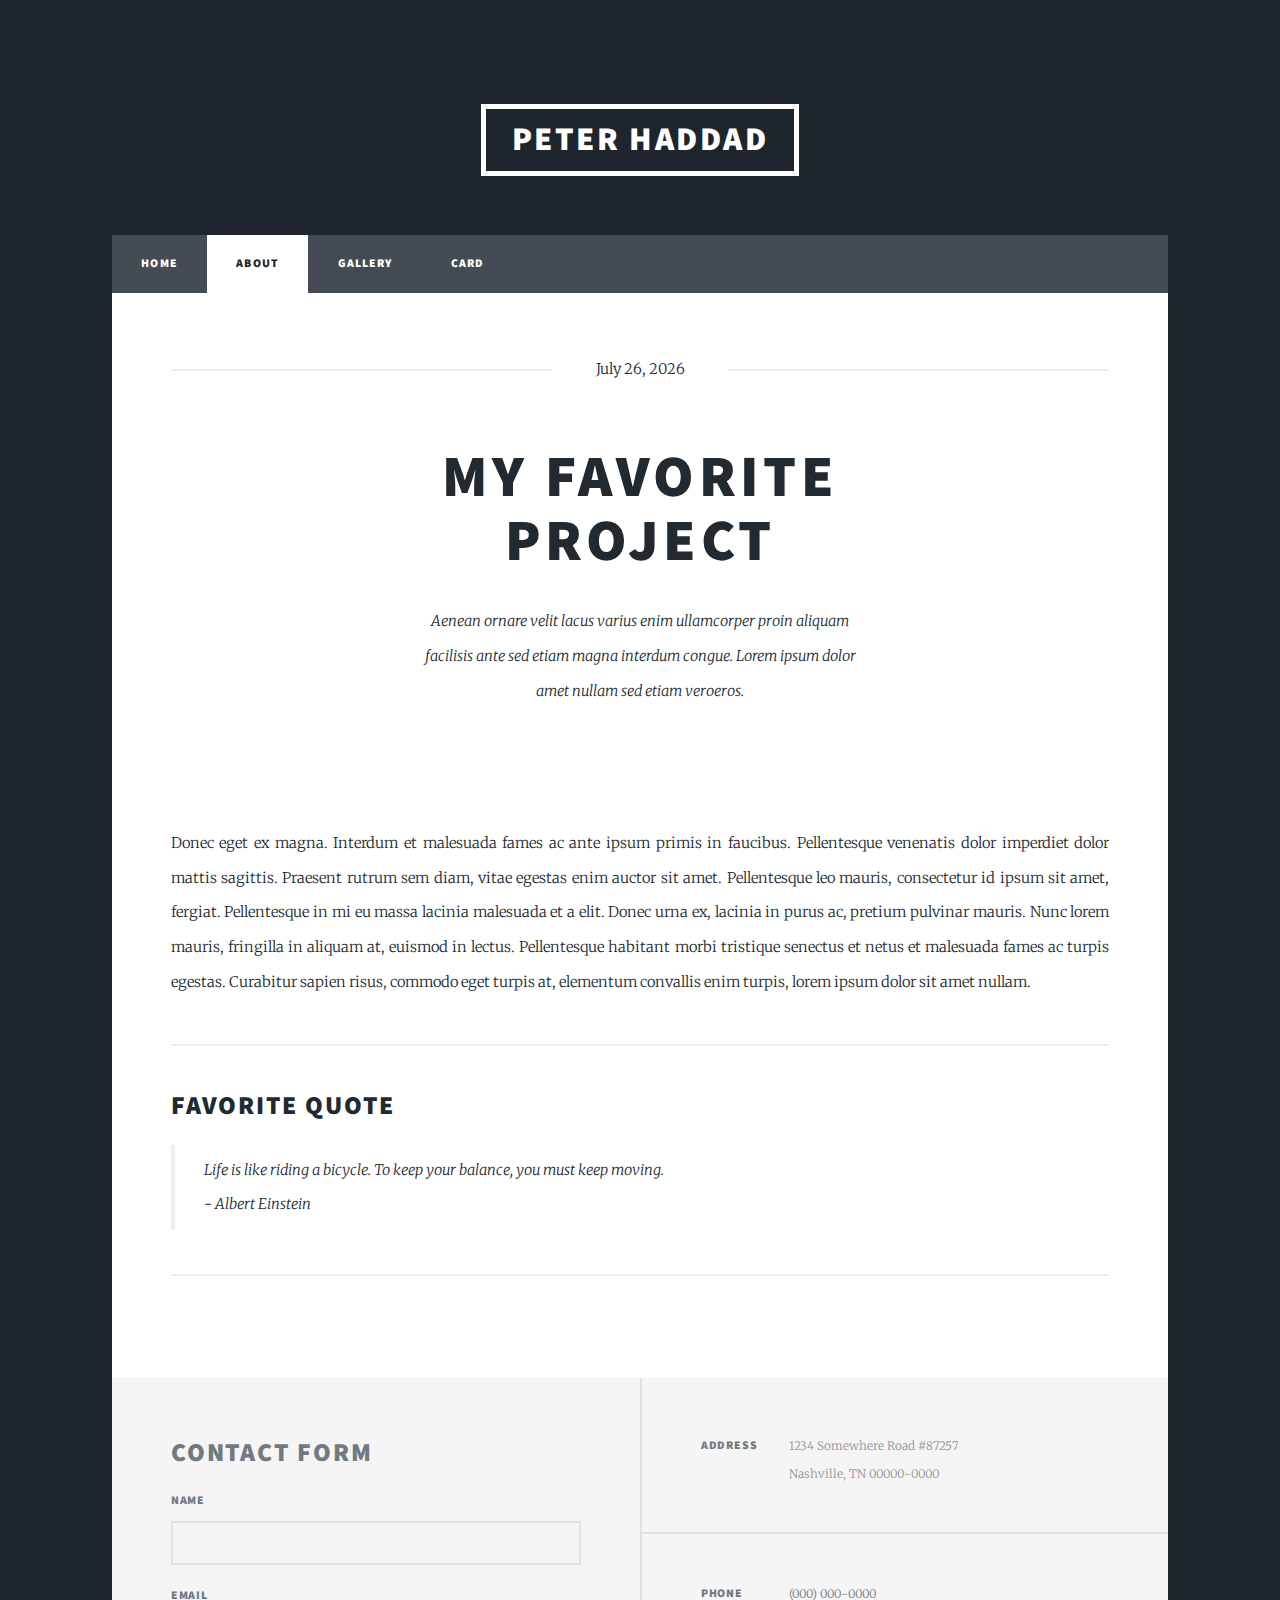
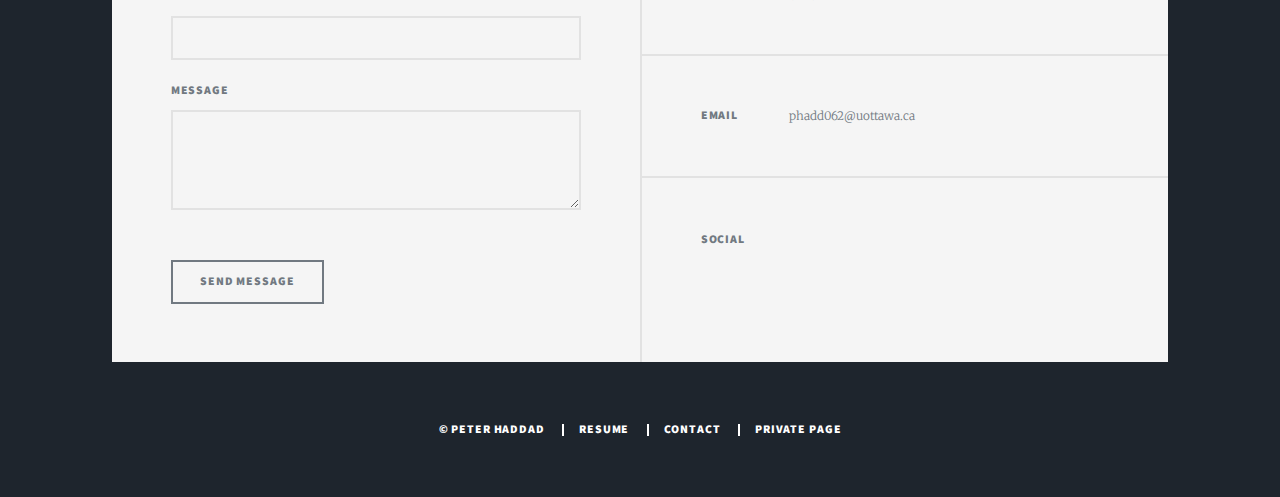
==== commit 80cb4a72: "update" ====
--- a/about.html
+++ b/about.html
@@ -90,11 +90,11 @@
 					  <input type="hidden" name="_next" value="https://peterhaddad98.github.io/peter/contact/success.html">
 					  <input type="text" name="_format" value="plain" style="display:none">
 					  <div class="field">
-					    <label for="name" class="required">Your Name</label>
+					    <label for="name" class="required">Name</label>
 					    <input type="text" class="form-control" id="name" name="name" required="required">
 					  </div>
 					  <div class="field">
-					    <label for="email" class="required">Your Email</label>
+					    <label for="email" class="required">Email</label>
 					    <input type="email" class="form-control" id="email" name="email" required="required">
 					  </div>
 					  <div class="field">
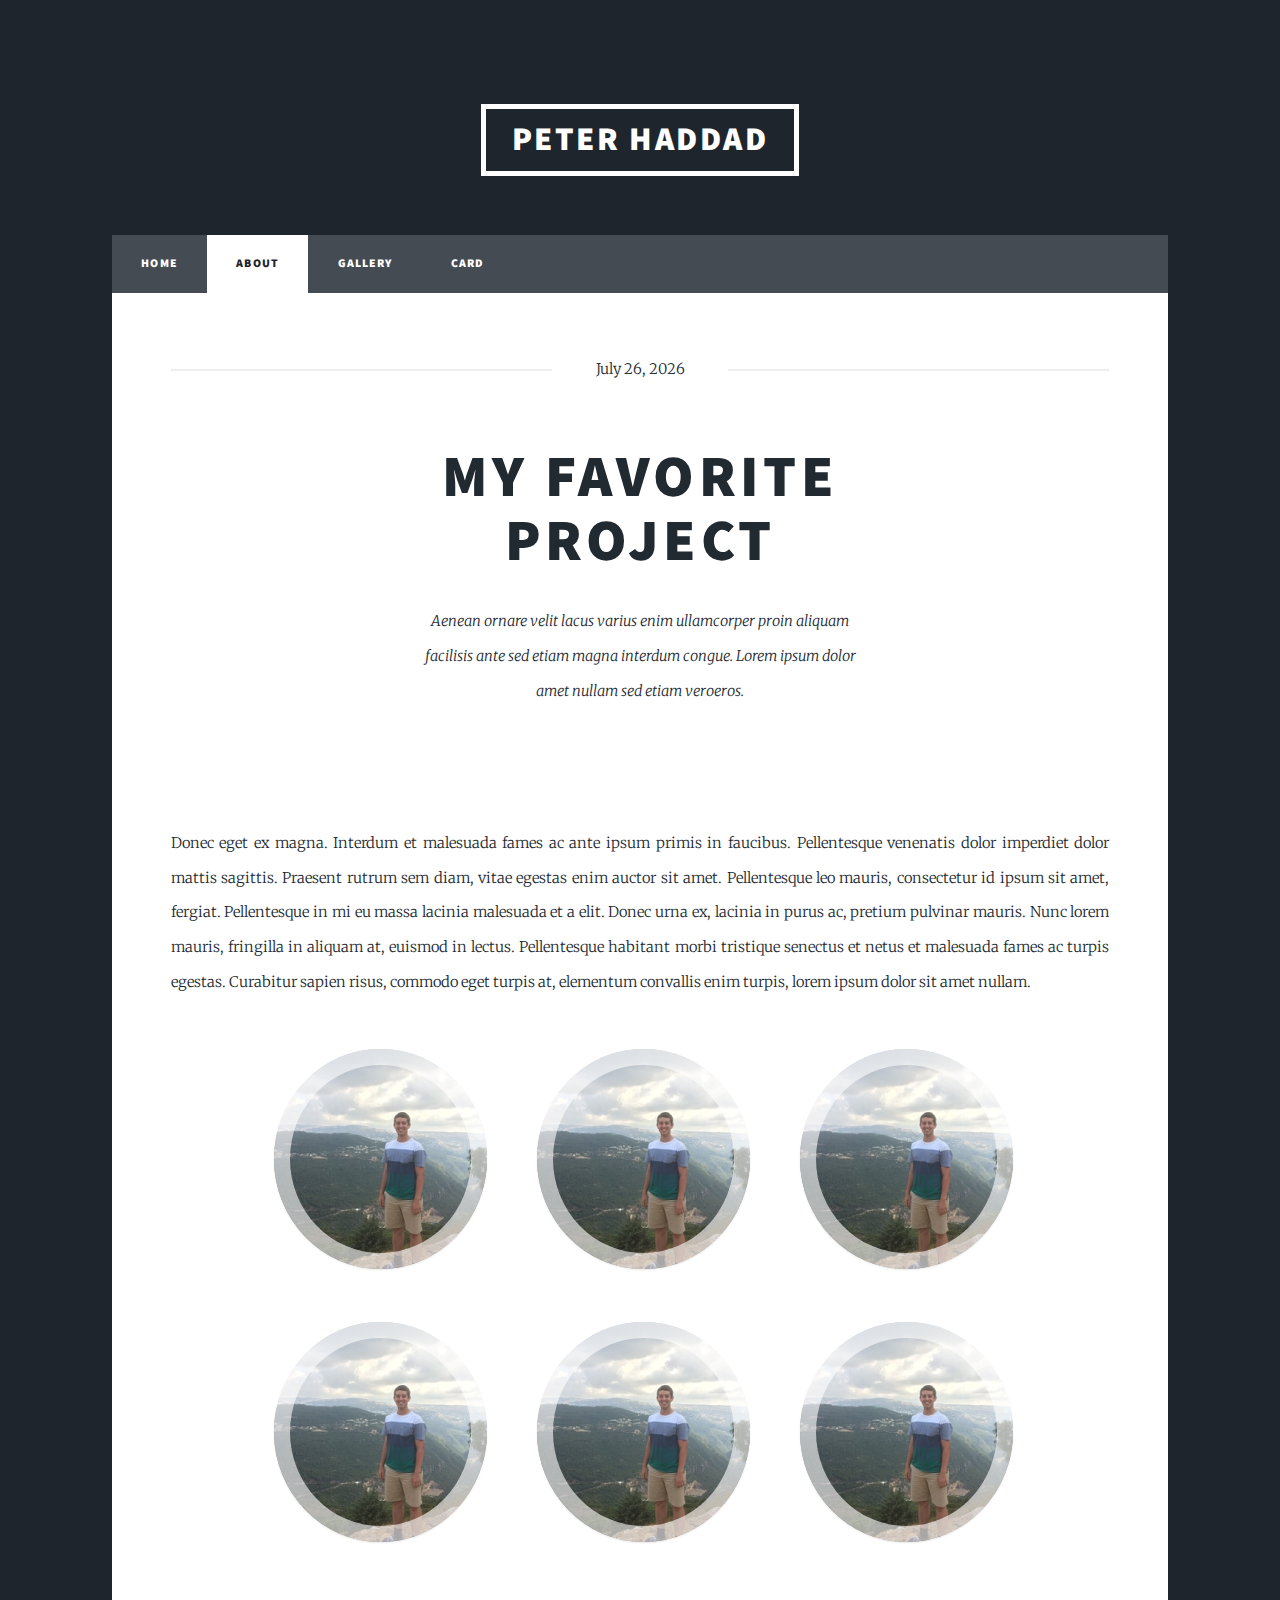
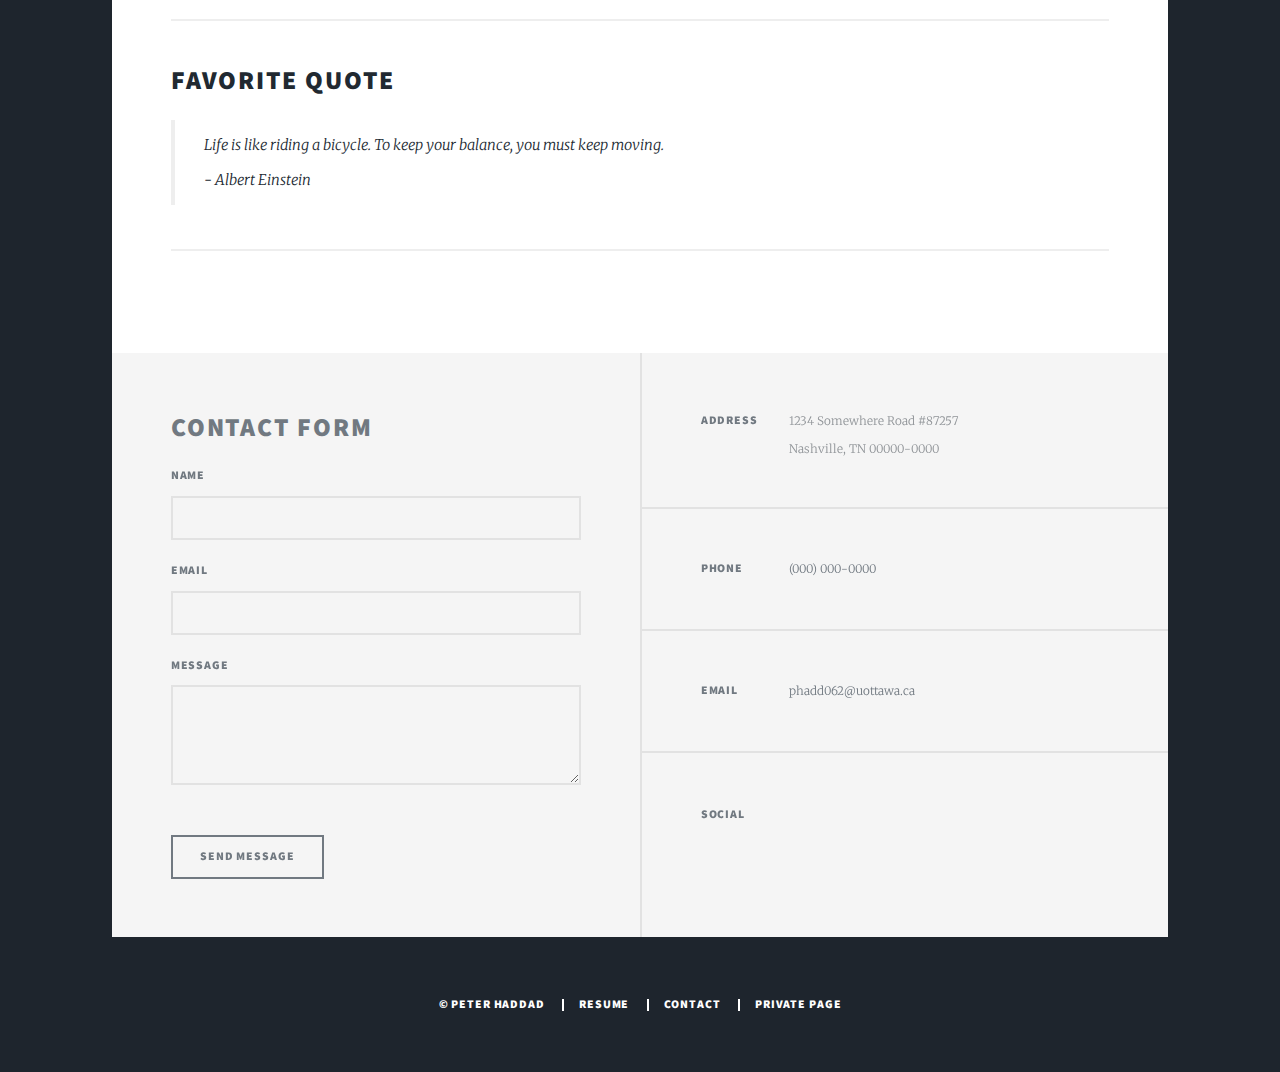
==== commit 197b02fb: "update" ====
--- a/about.html
+++ b/about.html
@@ -7,6 +7,11 @@
 		<link rel="stylesheet" href="assets/css/main.css" />
 		<noscript><link rel="stylesheet" href="assets/css/noscript.css" /></noscript>
 		<link rel = "shortcut icon" href = "images/favicon.ico" type="image/x-icon"/>
+        <meta http-equiv="X-UA-Compatible" content="IE=edge,chrome=1"> 
+		<link rel="stylesheet" type="text/css" href="assets/CircleHover/common.css" />
+        <link rel="stylesheet" type="text/css" href="assets/CircleHover/style.css" />
+		<link href='http://fonts.googleapis.com/css?family=Open+Sans:300,700' rel='stylesheet' type='text/css' />
+		<!--[if lte IE 8]><style>.main{display:none;} .support-note .note-ie{display:block;}</style><![endif]-->
 	</head>
 
 	
@@ -69,15 +74,59 @@
 								</header>
 								<div class="image main"><img src="images/pic01.jpg" alt="" /></div>
 								<p>Donec eget ex magna. Interdum et malesuada fames ac ante ipsum primis in faucibus. Pellentesque venenatis dolor imperdiet dolor mattis sagittis. Praesent rutrum sem diam, vitae egestas enim auctor sit amet. Pellentesque leo mauris, consectetur id ipsum sit amet, fergiat. Pellentesque in mi eu massa lacinia malesuada et a elit. Donec urna ex, lacinia in purus ac, pretium pulvinar mauris. Nunc lorem mauris, fringilla in aliquam at, euismod in lectus. Pellentesque habitant morbi tristique senectus et netus et malesuada fames ac turpis egestas. Curabitur sapien risus, commodo eget turpis at, elementum convallis enim turpis, lorem ipsum dolor sit amet nullam.</p>
-
-									<hr />
-										<!-- Blockquote -->
-										<h2>Favorite Quote</h2>
-										<blockquote>Life is like riding a bicycle. To keep your balance, you must keep moving.<br />
-										- Albert Einstein</blockquote>
-									<hr />
-							</section>
-					</div>
+				<ul class="ch-grid">
+					<li>
+						<div class="ch-item ch-img-1">
+							<div class="ch-info">
+								<h3>Sami </br> Haddad</h3>
+							</div>
+						</div>
+					</li>
+					<li>
+						<div class="ch-item ch-img-2">
+							<div class="ch-info">
+								<h3>Nadia </br> Haddad</h3>
+							</div>
+						</div>
+					</li>
+					<li>
+						<div class="ch-item ch-img-3">
+							<div class="ch-info">
+								<h3>Joseph </br> Haddad</h3>
+							</div>
+						</div>
+					</li>
+					<li>
+						<div class="ch-item ch-img-4">
+							<div class="ch-info">
+								<h3>Peter </br> Haddad</h3>
+							</div>
+						</div>
+					</li>
+					<li>
+						<div class="ch-item ch-img-5">
+							<div class="ch-info">
+								<h3>Jad </br> Haddad</h3>
+							</div>
+						</div>
+					</li>
+					<li>
+						<div class="ch-item ch-img-6">
+							<div class="ch-info">
+								<h3>Michael </br> Haddad</h3>
+							</div>
+						</div>
+					</li>
+				</ul>
+
+				<hr />
+					<!-- Blockquote -->
+					<h2>Favorite Quote</h2>
+					<blockquote>Life is like riding a bicycle. To keep your balance, you must keep moving.<br />
+					- Albert Einstein</blockquote>
+				<hr />
+		</section>
+</div>
 
 
 		<!-- Footer -->
@@ -87,7 +136,7 @@
 				<h2><a>Contact Form</a></h2>
 
 				<form id="contact_form" role="form" action="https://formspree.io/peterhaddad98@gmail.com" method="post">
-					  <input type="hidden" name="_next" value="https://peterhaddad98.github.io/peter/contact/success.html">
+					  <input type="hidden" name="_next" value="https://peterhaddad98.github.io/peter/assets/success.html">
 					  <input type="text" name="_format" value="plain" style="display:none">
 					  <div class="field">
 					    <label for="name" class="required">Name</label>
@@ -164,6 +213,7 @@
 			</div>
 
 		<!-- Scripts -->
+			<script type="text/javascript" src="assets/CircleHover/modernizr.custom.79639.js"></script> 
 			<script src="assets/js/jquery.min.js"></script>
 			<script src="assets/js/jquery.scrollex.min.js"></script>
 			<script src="assets/js/jquery.scrolly.min.js"></script>
--- a/assets/CircleHover/common.css
+++ b/assets/CircleHover/common.css
@@ -0,0 +1,26 @@
+
+.ch-grid {
+	margin: 20px 0 0 0;
+	padding: 0;
+	list-style: none;
+	display: block;
+	text-align: center;
+	width: 100%;
+}
+
+.ch-grid:after,
+.ch-item:before {
+	content: '';
+    display: table;
+}
+
+.ch-grid:after {
+	clear: both;
+}
+
+.ch-grid li {
+	width: 220px;
+	height: 220px;
+	display: inline-block;
+	margin: 20px;
+}
--- a/assets/CircleHover/style.css
+++ b/assets/CircleHover/style.css
@@ -0,0 +1,139 @@
+
+.ch-item {
+	width: 100%;
+	height: 100%;
+	border-radius: 50%;
+	position: relative;
+	cursor: default;
+	box-shadow: 
+		inset 0 0 0 16px rgba(255,255,255,0.6),
+		0 1px 2px rgba(0,0,0,0.1);
+		
+	-webkit-transition: all 0.4s ease-in-out;
+	-moz-transition: all 0.4s ease-in-out;
+	-o-transition: all 0.4s ease-in-out;
+	-ms-transition: all 0.4s ease-in-out;
+	transition: all 0.4s ease-in-out;
+}
+
+.ch-img-1 { 
+	background-image: url(../../images/1.jpg);
+}
+
+.ch-img-2 { 
+	background-image: url(../../images/2.jpg);
+}
+
+.ch-img-3 { 
+	background-image: url(../../images/3.jpg);
+}
+
+.ch-img-4 { 
+	background-image: url(../../images/4.jpg);
+}
+
+.ch-img-5 { 
+	background-image: url(../../images/5.jpg);
+}
+
+.ch-img-6 { 
+	background-image: url(../../images/6.jpg);
+}
+
+.ch-img-7 { 
+	background-image: url(../../images/7.jpg);
+}
+
+.ch-img-8 { 
+	background-image: url(../../images/8.jpg);
+}
+
+
+.ch-info {
+	position: absolute;
+	background: rgba(63,147,147, 0.8);
+	width: inherit;
+	height: inherit;
+	border-radius: 50%;
+	opacity: 0;
+	
+	-webkit-transition: all 0.4s ease-in-out;
+	-moz-transition: all 0.4s ease-in-out;
+	-o-transition: all 0.4s ease-in-out;
+	-ms-transition: all 0.4s ease-in-out;
+	transition: all 0.4s ease-in-out;
+	
+	-webkit-transform: scale(0);
+	-moz-transform: scale(0);
+	-o-transform: scale(0);
+	-ms-transform: scale(0);
+	transform: scale(0);
+	
+	-webkit-backface-visibility: hidden;
+
+}
+
+.ch-info h3 {
+	color: #fff;
+	text-transform: uppercase;
+	letter-spacing: 2px;
+	font-size: 22px;
+	margin: 0 30px;
+	padding: 45px 0 0 0;
+	height: 140px;
+	font-family: 'Open Sans', Arial, sans-serif;
+	text-shadow: 
+		0 0 1px #fff, 
+		0 1px 2px rgba(0,0,0,0.3);
+}
+
+.ch-info p {
+	color: #fff;
+	padding: 10px 5px;
+	font-style: italic;
+	margin: 0 30px;
+	font-size: 14px;
+	border-top: 1px solid rgba(255,255,255,0.5);
+	opacity: 0;
+	-webkit-transition: all 1s ease-in-out 0.4s;
+	-moz-transition: all 1s ease-in-out 0.4s;
+	-o-transition: all 1s ease-in-out 0.4s;
+	-ms-transition: all 1s ease-in-out 0.4s;
+	transition: all 1s ease-in-out 0.4s;
+}
+
+.ch-info p a {
+	display: block;
+	color: #fff;
+	color: rgba(255,255,255,0.7);
+	font-style: normal;
+	font-weight: 700;
+	text-transform: uppercase;
+	font-size: 9px;
+	letter-spacing: 1px;
+	padding-top: 4px;
+	font-family: 'Open Sans', Arial, sans-serif;
+}
+
+.ch-info p a:hover {
+	color: #fff222;
+	color: rgba(255,242,34, 0.8);
+}
+
+.ch-item:hover {
+	box-shadow: 
+		inset 0 0 0 1px rgba(255,255,255,0.1),
+		0 1px 2px rgba(0,0,0,0.1);
+}
+.ch-item:hover .ch-info {
+	-webkit-transform: scale(1);
+	-moz-transform: scale(1);
+	-o-transform: scale(1);
+	-ms-transform: scale(1);
+	transform: scale(1);
+	opacity: 1;
+}
+
+.ch-item:hover .ch-info p {
+	opacity: 1;
+}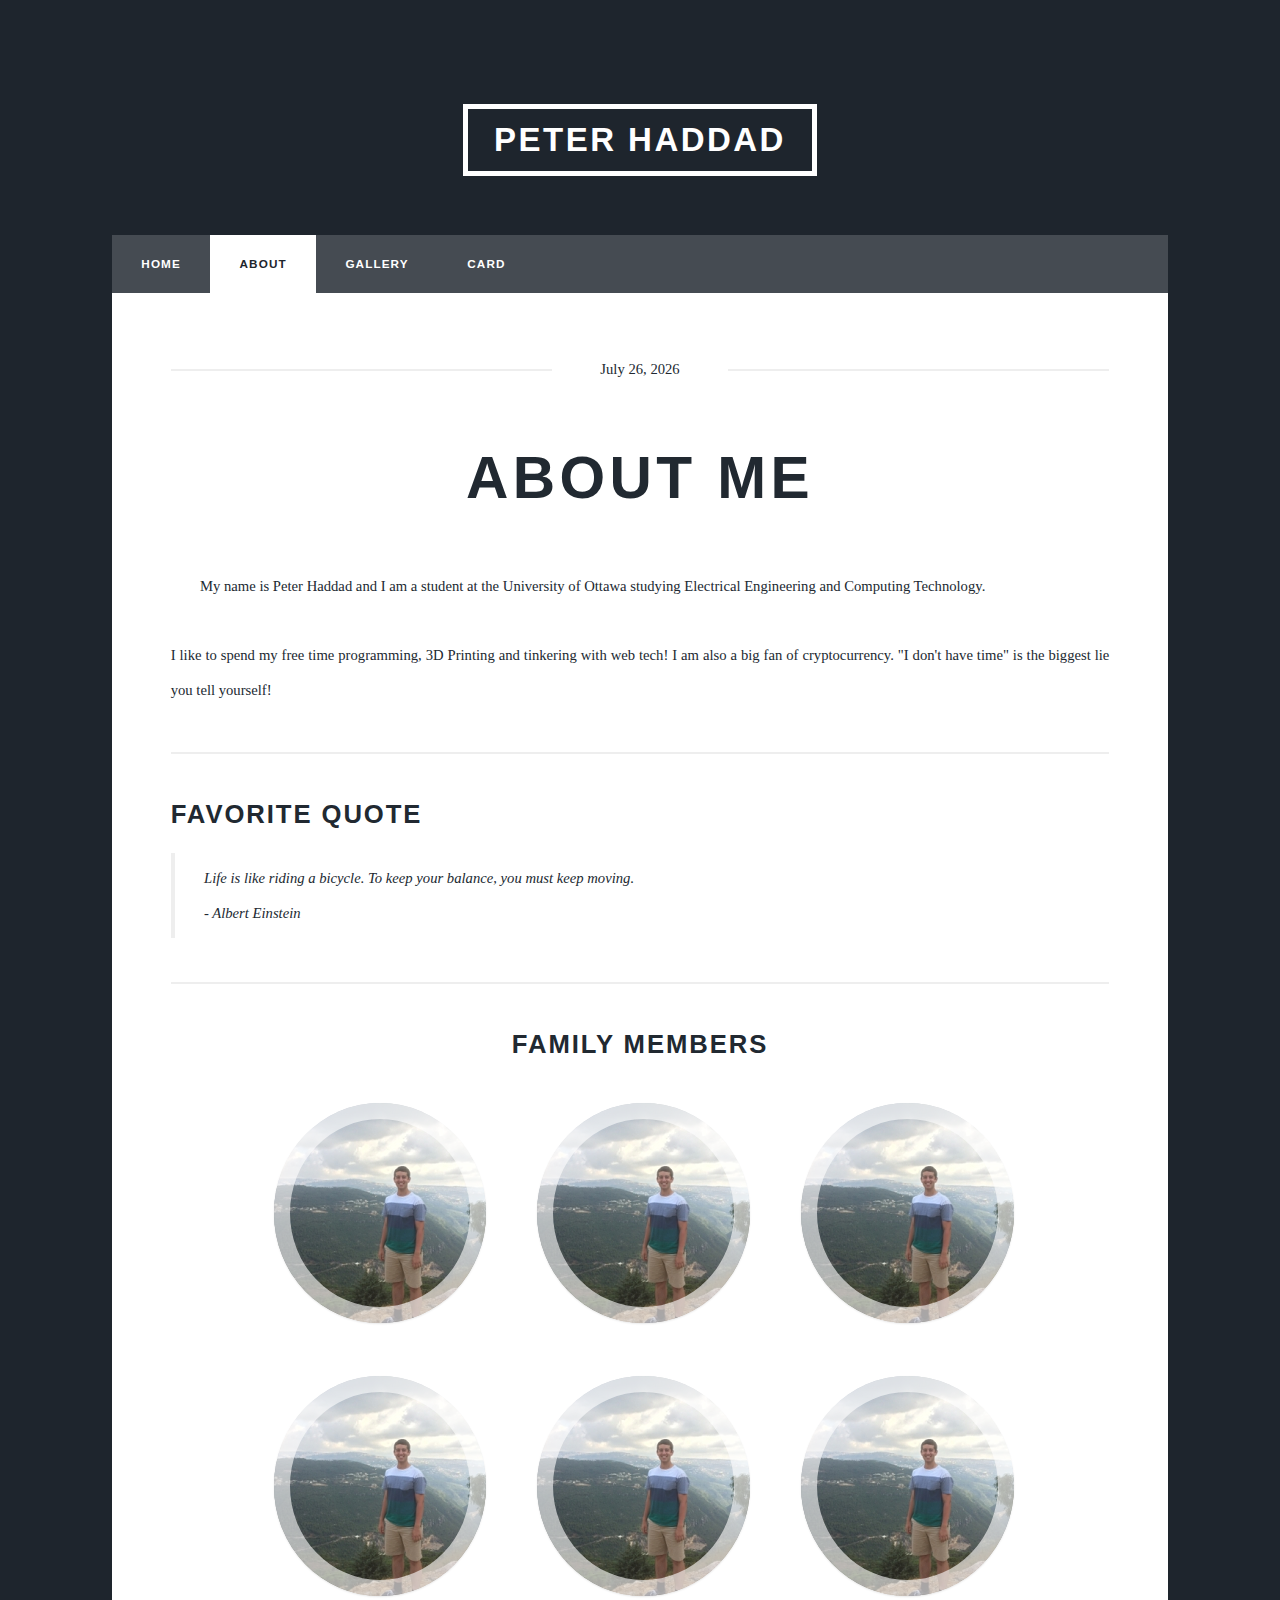
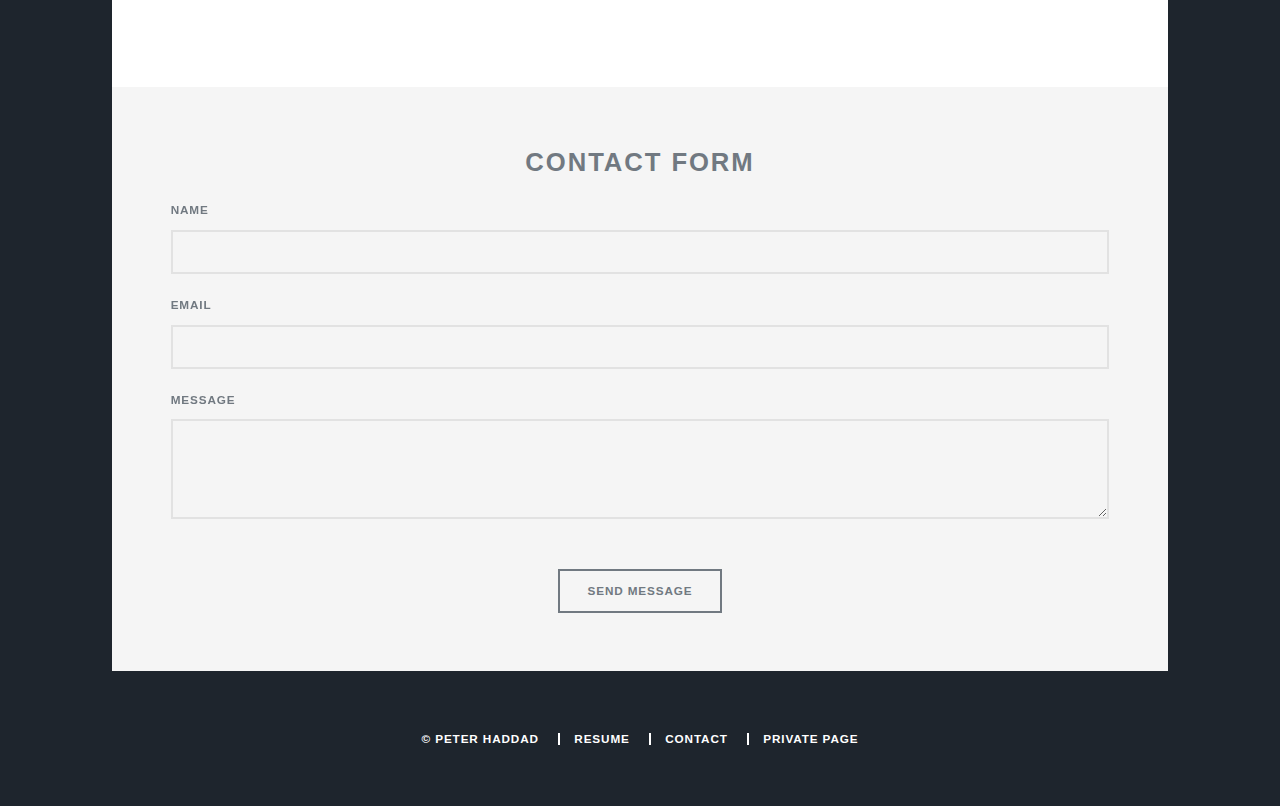
==== commit e50142c0: "update" ====
--- a/about.html
+++ b/about.html
@@ -7,14 +7,29 @@
 		<link rel="stylesheet" href="assets/css/main.css" />
 		<noscript><link rel="stylesheet" href="assets/css/noscript.css" /></noscript>
 		<link rel = "shortcut icon" href = "images/favicon.ico" type="image/x-icon"/>
-        <meta http-equiv="X-UA-Compatible" content="IE=edge,chrome=1"> 
 		<link rel="stylesheet" type="text/css" href="assets/CircleHover/common.css" />
         <link rel="stylesheet" type="text/css" href="assets/CircleHover/style.css" />
-		<link href='http://fonts.googleapis.com/css?family=Open+Sans:300,700' rel='stylesheet' type='text/css' />
+		<link href="assets/css/open_sans.css" rel='stylesheet' type='text/css' />
 		<!--[if lte IE 8]><style>.main{display:none;} .support-note .note-ie{display:block;}</style><![endif]-->
+		<style>
+			div.gallery {
+			    margin: 5px;
+			    float: left;
+			    width: 33.3%;
+			    display: block;
+    			margin: 0 auto;
+			}
+			div.gallery img {
+			    width: 100%;
+			    height: auto;
+			}
+			div.desc {
+			    padding: 0px;
+			    text-align: center;
+			}
+		</style>
 	</head>
 
-	
 	<body class="is-loading">
 
 		<!-- Wrapper -->
@@ -31,10 +46,10 @@
 							<li><a href="index.html">Home</a></li>
 							<li class="active"><a href="about.html">About</a></li>
 							<li><a href="gallery.html">Gallery</a></li>
-							<li><a href="card.html">Card</a></li>
+							<li><a href="card.html" target="_blank">Card</a></li>
 						</ul>
 						<ul class="icons">
-							<li><a href="https://www.facebook.com/peterhaddad1998/" target="_blank" class="icon fa-facebook"><span class="label">Twitter</span></a></li>
+							<li><a href="https://www.facebook.com/peterhaddad3/" target="_blank" class="icon fa-facebook"><span class="label">Twitter</span></a></li>
 							<li><a href="https://www.instagram.com/peterhaddad98/" target="_blank" class="icon fa-instagram"><span class="label">Instagram</span></a></li>
 							<li><a href="mailto:phadd062@uottawa.ca" class="icon fa-envelope-o"><span class="label">Email</span></a></li>
 						</ul>
@@ -66,58 +81,10 @@
 										document.write(new Date().getFormatDate());
 									</script>
 									</span>
-									<h2><a>My Favorite<br />
-									Project</a></h2>
-									<p>Aenean ornare velit lacus varius enim ullamcorper proin aliquam<br />
-									facilisis ante sed etiam magna interdum congue. Lorem ipsum dolor<br />
-									amet nullam sed etiam veroeros.</p>
+									<h2>About me</h2>
 								</header>
-								<div class="image main"><img src="images/pic01.jpg" alt="" /></div>
-								<p>Donec eget ex magna. Interdum et malesuada fames ac ante ipsum primis in faucibus. Pellentesque venenatis dolor imperdiet dolor mattis sagittis. Praesent rutrum sem diam, vitae egestas enim auctor sit amet. Pellentesque leo mauris, consectetur id ipsum sit amet, fergiat. Pellentesque in mi eu massa lacinia malesuada et a elit. Donec urna ex, lacinia in purus ac, pretium pulvinar mauris. Nunc lorem mauris, fringilla in aliquam at, euismod in lectus. Pellentesque habitant morbi tristique senectus et netus et malesuada fames ac turpis egestas. Curabitur sapien risus, commodo eget turpis at, elementum convallis enim turpis, lorem ipsum dolor sit amet nullam.</p>
-				<ul class="ch-grid">
-					<li>
-						<div class="ch-item ch-img-1">
-							<div class="ch-info">
-								<h3>Sami </br> Haddad</h3>
-							</div>
-						</div>
-					</li>
-					<li>
-						<div class="ch-item ch-img-2">
-							<div class="ch-info">
-								<h3>Nadia </br> Haddad</h3>
-							</div>
-						</div>
-					</li>
-					<li>
-						<div class="ch-item ch-img-3">
-							<div class="ch-info">
-								<h3>Joseph </br> Haddad</h3>
-							</div>
-						</div>
-					</li>
-					<li>
-						<div class="ch-item ch-img-4">
-							<div class="ch-info">
-								<h3>Peter </br> Haddad</h3>
-							</div>
-						</div>
-					</li>
-					<li>
-						<div class="ch-item ch-img-5">
-							<div class="ch-info">
-								<h3>Jad </br> Haddad</h3>
-							</div>
-						</div>
-					</li>
-					<li>
-						<div class="ch-item ch-img-6">
-							<div class="ch-info">
-								<h3>Michael </br> Haddad</h3>
-							</div>
-						</div>
-					</li>
-				</ul>
+									<p><span class="image left"><img src="images/card.JPG" alt="" /></span>My name is Peter Haddad and I am a student at the University of Ottawa studying Electrical Engineering and Computing Technology.</br></br>I like to spend my free time programming, 3D Printing and tinkering with web tech! I am also a big fan of cryptocurrency. "I don't have time" is the biggest lie you tell yourself!</p>
+
 
 				<hr />
 					<!-- Blockquote -->
@@ -125,6 +92,89 @@
 					<blockquote>Life is like riding a bicycle. To keep your balance, you must keep moving.<br />
 					- Albert Einstein</blockquote>
 				<hr />
+<!--
+				<center><h2>I'M A MAN WITH PRIORITIES</h2></center>
+
+
+				<div class="row 50% uniform">
+					<div class="gallery">
+					  <img src="images/pic02.jpg" alt="Trolltunga Norway">
+					  <div class="desc">Faith</div>
+					</div>
+
+					<div class="gallery">
+					  <img src="images/pic03.jpg" alt="Forest">
+					  <div class="desc">Family</div>
+					</div>
+
+					<div class="gallery">
+					  <img src="images/pic04.jpg" alt="Northern Lights">
+					  <div class="desc">Community</div>
+					</div>
+
+					<div class="gallery">
+					  <img src="images/pic02.jpg" alt="Mountains">
+					  <div class="desc">Peter</div>
+					</div>
+
+					<div class="gallery">
+					  <img src="images/pic03.jpg" alt="Mountains">
+					  <div class="desc">Peter</div>
+					</div>
+
+					<div class="gallery">
+					  <img src="images/pic04.jpg" alt="Mountains">
+					  <div class="desc">Peter</div>
+					</div>
+				</div>
+							
+
+				<hr />	-->
+				<center><h2>Family Members</h2></center>
+				<ul class="ch-grid">
+					<li>
+						<div class="ch-item ch-img-1">
+							<div class="ch-info">
+								<h3>Sami </br> Haddad</h3>
+							</div>
+						</div>
+					</li>
+					<li>
+						<div class="ch-item ch-img-2">
+							<div class="ch-info">
+								<h3>Nadia </br> Haddad</h3>
+							</div>
+						</div>
+					</li>
+					<li>
+						<div class="ch-item ch-img-3">
+							<div class="ch-info">
+								<h3>Joseph </br> Haddad</h3>
+							</div>
+						</div>
+					</li>
+					<li>
+						<div class="ch-item ch-img-4">
+							<div class="ch-info">
+								<h3>Peter </br> Haddad</h3>
+							</div>
+						</div>
+					</li>
+					<li>
+						<div class="ch-item ch-img-5">
+							<div class="ch-info">
+								<h3>Jad </br> Haddad</h3>
+							</div>
+						</div>
+					</li>
+					<li>
+						<div class="ch-item ch-img-6">
+							<div class="ch-info">
+								<h3>Michael </br> Haddad</h3>
+							</div>
+						</div>
+					</li>
+				</ul>
 		</section>
 </div>
 
@@ -133,7 +183,7 @@
 		<footer id="footer">
 			<section>
 
-				<h2><a>Contact Form</a></h2>
+				<h2 style="text-align: center;">Contact Form</h2>
 
 				<form id="contact_form" role="form" action="https://formspree.io/peterhaddad98@gmail.com" method="post">
 					  <input type="hidden" name="_next" value="https://peterhaddad98.github.io/peter/assets/success.html">
@@ -154,7 +204,7 @@
 					    <label for="antispam">Please leave this field blank (if it's not blank your message will be marked as spam!):</label>
 					    <input type="text" class="form-control" id="antispam" name="_gotcha">
 					  </div>
-						<ul class="actions">
+						<ul class="actions" style="text-align: center;">
 							<li><button type="submit" id="submit" class="btn btn-default" disabled="disabled">Send Message</button></li>
 						</ul>
 				</form>
@@ -173,7 +223,7 @@
 				        submit.textContent = "Send Message";
 				    });
 				</script>
-
+<!--
 
 				</section>
 				<section class="split contact">
@@ -196,7 +246,7 @@
 							<li><a href="https://www.facebook.com/peterhaddad1998/" target="_blank" class="icon alt fa-facebook"><span class="label">Facebook</span></a></li>
 							<li><a href="https://www.instagram.com/peterhaddad98/" target="_blank" class="icon alt fa-instagram"><span class="label">Instagram</span></a></li>
 						</ul>
-					</section>
+					</section>-->
 				</section>
 		</footer>
 
@@ -222,4 +272,4 @@
 			<script src="assets/js/main.js"></script>
 
 	</body>
-</html>+</html>
--- a/assets/css/main.css
+++ b/assets/css/main.css
@@ -1,5 +1,5 @@
 @import url(font-awesome.min.css);
-@import url("https://fonts.googleapis.com/css?family=Merriweather:300,700,300italic,700italic|Source+Sans+Pro:900");
+@import url(googlefonts.css);
 
 /*
 =======================================================
--- a/assets/css/open_sans.css
+++ b/assets/css/open_sans.css
@@ -0,0 +1,13 @@
+/* open-sans-300 - latin */
+@font-face {
+  font-family: 'Open Sans';
+  font-style: normal;
+  font-weight: 300;
+  src: url('../fonts/open-sans-v14-latin-300.eot'); /* IE9 Compat Modes */
+  src: local('Open Sans Light'), local('OpenSans-Light'),
+       url('../fonts/open-sans-v14-latin-300.eot?#iefix') format('embedded-opentype'), /* IE6-IE8 */
+       url('../fonts/open-sans-v14-latin-300.woff2') format('woff2'), /* Super Modern Browsers */
+       url('../fonts/open-sans-v14-latin-300.woff') format('woff'), /* Modern Browsers */
+       url('../fonts/open-sans-v14-latin-300.ttf') format('truetype'), /* Safari, Android, iOS */
+       url('../fonts/open-sans-v14-latin-300.svg#OpenSans') format('svg'); /* Legacy iOS */
+}
